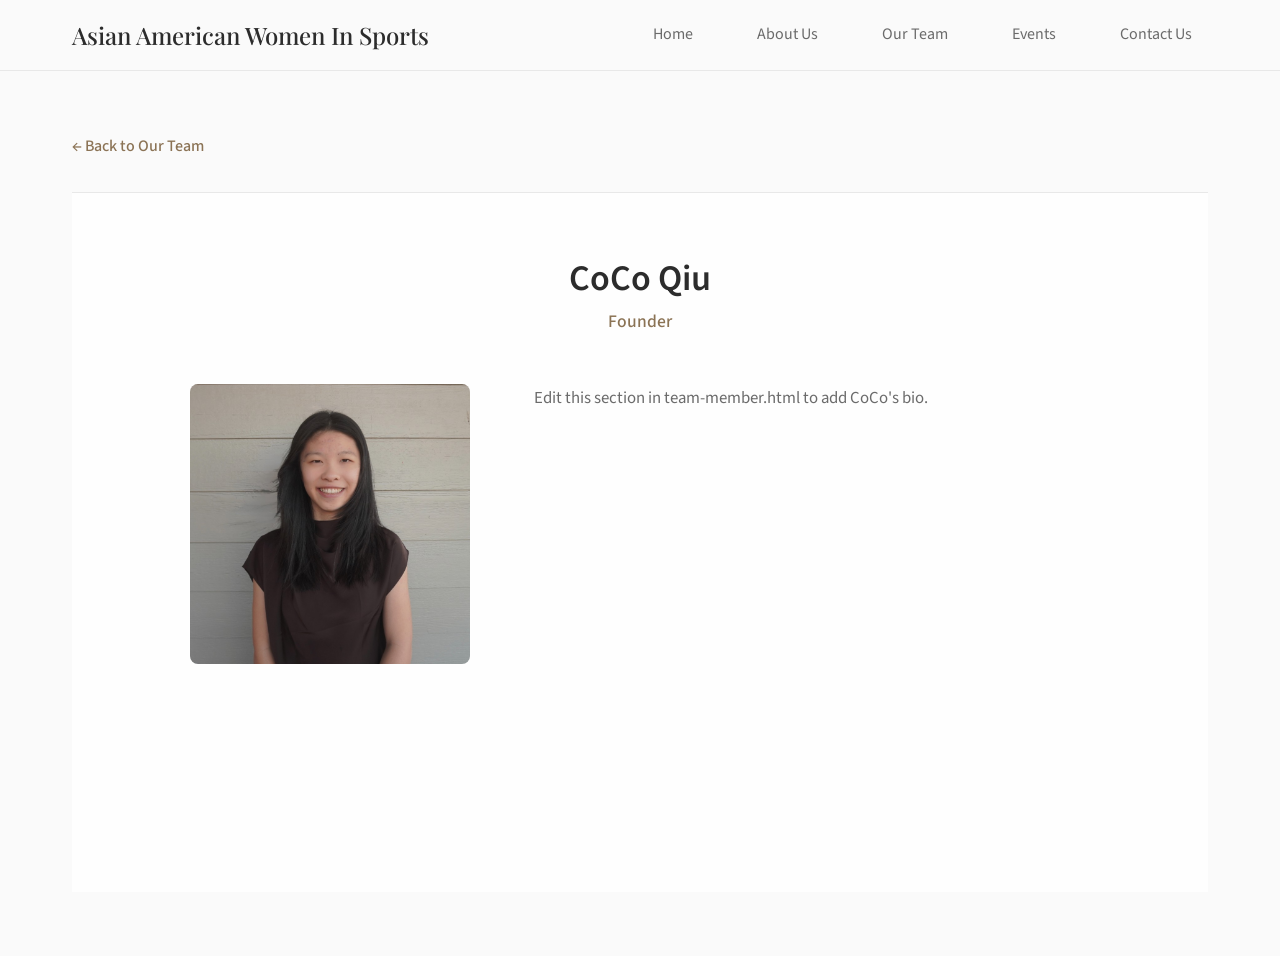
==== team-member.html @ 45d7bd05 "Update team-member.html" ====
<!DOCTYPE html>
<html lang="en">
<head>
    <meta charset="UTF-8">
    <meta name="viewport" content="width=device-width, initial-scale=1.0">
    <title>Our Team | AAWIS</title>
    <link rel="stylesheet" href="styles.css">
    <link rel="preconnect" href="https://fonts.googleapis.com">
    <link rel="preconnect" href="https://fonts.gstatic.com" crossorigin>
    <link href="https://fonts.googleapis.com/css2?family=Playfair+Display:wght@400;500;600;700&family=Source+Sans+Pro:wght@300;400;600&display=swap" rel="stylesheet">
</head>
<body>
    <nav class="navbar">
        <div class="nav-container">
            <div class="nav-logo">
                <a href="index.html" style="color: inherit; text-decoration: none;"><h2>Asian American Women In Sports</h2></a>
            </div>
            <ul class="nav-menu">
                <li class="nav-item"><a href="index.html#home" class="nav-link">Home</a></li>
                <li class="nav-item"><a href="index.html#about" class="nav-link">About Us</a></li>
                <li class="nav-item"><a href="index.html#team" class="nav-link">Our Team</a></li>
                <li class="nav-item"><a href="index.html#events" class="nav-link">Events</a></li>
                <li class="nav-item"><a href="index.html#contact" class="nav-link">Contact Us</a></li>
            </ul>
            <div class="hamburger">
                <span class="bar"></span>
                <span class="bar"></span>
                <span class="bar"></span>
            </div>
        </div>
    </nav>

    <main class="profile-page">
        <div class="section-container">
            <a href="index.html#team" class="back-link">← Back to Our Team</a>

            <!-- CoCo Qiu -->
            <section id="coco" class="profile-section" data-member="coco">
                <div class="profile-page-card">
                    <h1 class="profile-page-title">CoCo Qiu</h1>
                    <p class="profile-page-role">Founder</p>
                    <div class="profile-page-body">
                        <div class="profile-page-photo">
                            <img src="coco-qiu-profile.png" alt="CoCo Qiu" />
                        </div>
                        <div class="profile-page-bio">
                            <p>Edit this section in team-member.html to add CoCo's bio.</p>
                        </div>
                    </div>
                </div>
            </section>

            <!-- Co-Founder 1 -->
            <section id="cofounder1" class="profile-section" data-member="cofounder1">
                <div class="profile-page-card">
                    <h1 class="profile-page-title">[Name]</h1>
                    <p class="profile-page-role">Co-Founder</p>
                    <div class="profile-page-body">
                        <div class="profile-page-photo">
                            <div class="profile-photo-placeholder"></div>
                        </div>
                        <div class="profile-page-bio">
                            <p>Edit this section in team-member.html to add this co-founder's bio. Replace [Name] and [School, Year] in the heading too.</p>
                        </div>
                    </div>
                </div>
            </section>

            <!-- Co-Founder 2 -->
            <section id="cofounder2" class="profile-section" data-member="cofounder2">
                <div class="profile-page-card">
                    <h1 class="profile-page-title">[Name]</h1>
                    <p class="profile-page-role">Co-Founder</p>
                    <div class="profile-page-body">
                        <div class="profile-page-photo">
                            <div class="profile-photo-placeholder"></div>
                        </div>
                        <div class="profile-page-bio">
                            <p>Edit this section in team-member.html to add this co-founder's bio.</p>
                        </div>
                    </div>
                </div>
            </section>

            <!-- Olivia Lee -->
            <section id="olivia" class="profile-section" data-member="olivia">
                <div class="profile-page-card">
                    <h1 class="profile-page-title">Olivia Lee</h1>
                    <p class="profile-page-role">Mentor / Panel Speaker</p>
                    <div class="profile-page-body">
                        <div class="profile-page-photo">
                            <div class="profile-photo-placeholder"></div>
                        </div>
                        <div class="profile-page-bio">
                            <p>Edit this section in team-member.html to add Olivia's bio.</p>
                        </div>
                    </div>
                </div>
            </section>

            <!-- Mentor 2–6 -->
            <section id="mentor2" class="profile-section" data-member="mentor2">
                <div class="profile-page-card">
                    <h1 class="profile-page-title">[Name]</h1>
                    <p class="profile-page-role">Mentor / Panel Speaker</p>
                    <div class="profile-page-body">
                        <div class="profile-page-photo">
                            <div class="profile-photo-placeholder"></div>
                        </div>
                        <div class="profile-page-bio">
                            <p>Edit this section in team-member.html to add this mentor's bio.</p>
                        </div>
                    </div>
                </div>
            </section>
            <section id="mentor3" class="profile-section" data-member="mentor3">
                <div class="profile-page-card">
                    <h1 class="profile-page-title">[Name]</h1>
                    <p class="profile-page-role">Mentor / Panel Speaker</p>
                    <div class="profile-page-body">
                        <div class="profile-page-photo">
                            <div class="profile-photo-placeholder"></div>
                        </div>
                        <div class="profile-page-bio">
                            <p>Edit this section in team-member.html to add this mentor's bio.</p>
                        </div>
                    </div>
                </div>
            </section>
            <section id="mentor4" class="profile-section" data-member="mentor4">
                <div class="profile-page-card">
                    <h1 class="profile-page-title">[Name]</h1>
                    <p class="profile-page-role">Mentor / Panel Speaker</p>
                    <div class="profile-page-body">
                        <div class="profile-page-photo">
                            <div class="profile-photo-placeholder"></div>
                        </div>
                        <div class="profile-page-bio">
                            <p>Edit this section in team-member.html to add this mentor's bio.</p>
                        </div>
                    </div>
                </div>
            </section>
            <section id="mentor5" class="profile-section" data-member="mentor5">
                <div class="profile-page-card">
                    <h1 class="profile-page-title">[Name]</h1>
                    <p class="profile-page-role">Mentor / Panel Speaker</p>
                    <div class="profile-page-body">
                        <div class="profile-page-photo">
                            <div class="profile-photo-placeholder"></div>
                        </div>
                        <div class="profile-page-bio">
                            <p>Edit this section in team-member.html to add this mentor's bio.</p>
                        </div>
                    </div>
                </div>
            </section>
            <section id="mentor6" class="profile-section" data-member="mentor6">
                <div class="profile-page-card">
                    <h1 class="profile-page-title">[Name]</h1>
                    <p class="profile-page-role">Mentor / Panel Speaker</p>
                    <div class="profile-page-body">
                        <div class="profile-page-photo">
                            <div class="profile-photo-placeholder"></div>
                        </div>
                        <div class="profile-page-bio">
                            <p>Edit this section in team-member.html to add this mentor's bio.</p>
                        </div>
                    </div>
                </div>
            </section>
        </div>
    </main>

    <script src="script.js"></script>
    <script>
        (function() {
            function showProfileFromHash() {
                var sections = document.querySelectorAll('.profile-section');
                var hash = (window.location.hash || '#coco').replace('#', '');
                var found = false;
                sections.forEach(function(s) {
                    if (s.id === hash) {
                        s.classList.add('profile-section-visible');
                        found = true;
                    } else {
                        s.classList.remove('profile-section-visible');
                    }
                });
                if (!found && sections.length) {
                    sections[0].classList.add('profile-section-visible');
                }
            }
            showProfileFromHash();
            window.addEventListener('hashchange', showProfileFromHash);
        })();
    </script>
</body>
</html>
---- styles.css ----
/* Reset and Base Styles */
* {
    margin: 0;
    padding: 0;
    box-sizing: border-box;
}

:root {
    /* Muted Color Palette */
    --color-off-white: #fafafa;
    --color-beige: #f5f5dc;
    --color-soft-beige: #f8f6f0;
    --color-warm-white: #fefefe;
    --color-soft-black: #2c2c2c;
    --color-dark-gray: #4a4a4a;
    --color-medium-gray: #6b6b6b;
    --color-light-gray: #e8e8e8;
    --color-accent: #8b7355;
    --color-accent-light: #a89b7c;
    
    /* Typography */
    --font-serif: 'Playfair Display', serif;
    --font-sans: 'Source Sans Pro', sans-serif;
    
    /* Spacing */
    --spacing-xs: 0.5rem;
    --spacing-sm: 1rem;
    --spacing-md: 2rem;
    --spacing-lg: 3rem;
    --spacing-xl: 4rem;
    
    /* Transitions */
    --transition-smooth: all 0.3s cubic-bezier(0.4, 0, 0.2, 1);
    --transition-gentle: all 0.5s cubic-bezier(0.25, 0.46, 0.45, 0.94);
}

body {
    font-family: var(--font-sans);
    line-height: 1.6;
    color: var(--color-soft-black);
    background-color: var(--color-off-white);
    overflow-x: hidden;
}

/* Typography */
h1, h2, h3, h4, h5, h6 {
    font-family: var(--font-serif);
    font-weight: 500;
    line-height: 1.2;
    margin-bottom: var(--spacing-sm);
}

h1 {
    font-size: 3.5rem;
    font-weight: 600;
}

h2 {
    font-size: 2.5rem;
}

h3 {
    font-size: 1.8rem;
}

p {
    margin-bottom: var(--spacing-sm);
    color: var(--color-dark-gray);
}

.lead {
    font-size: 1.25rem;
    font-weight: 300;
    color: var(--color-medium-gray);
}

/* Navigation */
.navbar {
    position: fixed;
    top: 0;
    width: 100%;
    background-color: rgba(250, 250, 250, 0.95);
    backdrop-filter: blur(10px);
    border-bottom: 1px solid var(--color-light-gray);
    z-index: 1000;
    transition: var(--transition-smooth);
}

.nav-container {
    max-width: 1200px;
    margin: 0 auto;
    padding: 0 var(--spacing-md);
    display: flex;
    justify-content: space-between;
    align-items: center;
    height: 70px;
}

.nav-logo h2 {
    font-family: var(--font-serif);
    color: var(--color-soft-black);
    font-size: 1.5rem;
    margin: 0;
}

.nav-menu {
    display: flex;
    list-style: none;
    gap: var(--spacing-md);
}

.nav-link {
    text-decoration: none;
    color: var(--color-medium-gray);
    font-weight: 400;
    padding: var(--spacing-xs) var(--spacing-sm);
    border-radius: 4px;
    transition: var(--transition-smooth);
    position: relative;
}

.nav-link:hover,
.nav-link.active {
    color: var(--color-soft-black);
    background-color: var(--color-soft-beige);
}

.nav-link::after {
    content: '';
    position: absolute;
    bottom: -2px;
    left: 50%;
    width: 0;
    height: 2px;
    background-color: var(--color-accent);
    transition: var(--transition-smooth);
    transform: translateX(-50%);
}

.nav-link:hover::after,
.nav-link.active::after {
    width: 80%;
}

.hamburger {
    display: none;
    flex-direction: column;
    cursor: pointer;
}

.bar {
    width: 25px;
    height: 3px;
    background-color: var(--color-soft-black);
    margin: 3px 0;
    transition: var(--transition-smooth);
}

/* Main Content */
main {
    margin-top: 70px;
    min-height: calc(100vh - 70px);
    width: 100%;
    box-sizing: border-box;
}

.tab-content {
    display: none;
    animation: fadeIn 0.6s ease-in-out;
}

.tab-content.active {
    display: block;
}

#home.tab-content {
    padding: 0;
    margin: 0;
    width: 100%;
}

@keyframes fadeIn {
    from {
        opacity: 0;
        transform: translateY(20px);
    }
    to {
        opacity: 1;
        transform: translateY(0);
    }
}

/* Hero Section */
.hero {
    display: grid;
    grid-template-columns: 1fr 1fr;
    gap: var(--spacing-xl);
    align-items: center;
    padding: var(--spacing-xl) 2rem;
    max-width: 1200px;
    margin-left: auto;
    margin-right: auto;
    min-height: 80vh;
    width: 100%;
    max-width: 1200px;
    box-sizing: border-box;
}

.hero-content {
    display: flex;
    flex-direction: column;
    justify-content: center;
    align-items: flex-start;
    width: 100%;
    padding: 0;
}

.hero-title {
    font-size: 3.5rem;
    color: var(--color-soft-black);
    margin-bottom: var(--spacing-md);
    animation: slideInLeft 1s ease-out;
}

.hero-subtitle {
    font-size: 1.25rem;
    color: var(--color-medium-gray);
    margin-bottom: var(--spacing-lg);
    animation: slideInLeft 1s ease-out 0.2s both;
}

.hero-buttons {
    display: flex;
    gap: var(--spacing-sm);
    animation: slideInLeft 1s ease-out 0.4s both;
}

.image-placeholder {
    width: 100%;
    height: 400px;
    background: linear-gradient(135deg, var(--color-beige), var(--color-soft-beige));
    border-radius: 12px;
    animation: slideInRight 1s ease-out 0.3s both;
    display: block;
    min-height: 400px;
}

.hero-image {
    width: 100% !important;
    height: 400px !important;
    overflow: hidden;
    border-radius: 12px;
    display: block !important;
    min-height: 400px !important;
    max-height: 400px !important;
    margin: 0;
    padding: 0;
}

.hero-img {
    width: 100% !important;
    height: 400px !important;
    min-height: 400px !important;
    max-height: 400px !important;
    object-fit: cover !important;
    border-radius: 12px;
    animation: slideInRight 1s ease-out 0.3s both;
    box-shadow: 0 4px 20px rgba(0, 0, 0, 0.1);
    display: block !important;
}

@keyframes slideInLeft {
    from {
        opacity: 0;
        transform: translateX(-50px);
    }
    to {
        opacity: 1;
        transform: translateX(0);
    }
}

@keyframes slideInRight {
    from {
        opacity: 0;
        transform: translateX(50px);
    }
    to {
        opacity: 1;
        transform: translateX(0);
    }
}

/* Buttons */
.btn {
    padding: var(--spacing-sm) var(--spacing-md);
    border: none;
    border-radius: 6px;
    font-family: var(--font-sans);
    font-weight: 500;
    text-decoration: none;
    cursor: pointer;
    transition: var(--transition-smooth);
    display: inline-block;
    text-align: center;
}

.btn-primary {
    background-color: var(--color-accent);
    color: white;
}

.btn-primary:hover {
    background-color: var(--color-accent-light);
    transform: translateY(-2px);
    box-shadow: 0 4px 12px rgba(139, 115, 85, 0.3);
}

.btn-secondary {
    background-color: transparent;
    color: var(--color-accent);
    border: 2px solid var(--color-accent);
}

.btn-secondary:hover {
    background-color: var(--color-accent);
    color: white;
    transform: translateY(-2px);
}

.btn-small {
    padding: var(--spacing-xs) var(--spacing-sm);
    font-size: 0.9rem;
}

.btn-about {
    background-color: transparent;
    color: var(--color-accent);
    border: 2px solid var(--color-accent);
    cursor: pointer;
}

.btn-about:hover {
    background-color: var(--color-accent);
    color: white;
}



/* Section Containers */
.section-container {
    max-width: 1200px;
    margin: 0 auto;
    padding: var(--spacing-sm) var(--spacing-md);
}

.section-title {
    text-align: center;
    margin-bottom: var(--spacing-xl);
    margin-top: var(--spacing-xl);
    color: var(--color-soft-black);
    font-family: var(--font-serif);
    font-size: 2.5rem;
}

/* About Section */
.about-content {
    max-width: 700px;
    margin: 0 auto;
}

.mission-section,
.founder-story,
.organization-info {
    margin-bottom: var(--spacing-xl);
    padding-top: var(--spacing-md);
    border-top: 1px solid var(--color-soft-beige);
}

.mission-section h3,
.founder-story h3 {
    color: var(--color-accent);
    font-family: var(--font-serif);
    font-size: 1.5rem;
    margin-bottom: var(--spacing-md);
}

.founder-story {
    background-color: var(--color-soft-beige);
    padding: var(--spacing-lg);
    border-radius: 8px;
    border-left: 4px solid var(--color-accent);
    margin-top: var(--spacing-lg);
    position: relative;
    overflow: visible;
}

.founder-content {
    position: relative;
}

.founder-photo {
    position: absolute;
    top: -45px;
    right: -45px;
    z-index: 2;
}

.photo-placeholder {
    width: 160px;
    height: 160px;
    border-radius: 50%;
    background-color: var(--color-white);
    display: flex;
    align-items: center;
    justify-content: center;
    border: 3px solid var(--color-accent);
    color: var(--color-accent);
    font-family: var(--font-serif);
    font-size: 1.1rem;
    box-shadow: 0 3px 12px rgba(0, 0, 0, 0.15);
}

.founder-text {
    padding-top: 10px;
}

.founder-text p {
    margin-bottom: var(--spacing-md);
    line-height: 1.6;
    font-style: normal;
}

.founder-text p:last-child {
    margin-bottom: 0;
}

.services-overview {
    margin-top: var(--spacing-xl);
}

.services-overview h3 {
    color: var(--color-accent);
    font-family: var(--font-serif);
    font-size: 1.5rem;
    margin-bottom: var(--spacing-md);
    text-align: center;
}

.services-grid {
    display: grid;
    grid-template-columns: repeat(2, 1fr);
    gap: var(--spacing-lg);
    margin-top: var(--spacing-md);
    max-width: 700px;
    margin-left: auto;
    margin-right: auto;
}

.service-item {
    text-align: center;
    padding: var(--spacing-lg);
    background-color: var(--color-white);
    border-radius: 8px;
    box-shadow: 0 2px 8px rgba(0, 0, 0, 0.1);
    transition: transform 0.3s ease, box-shadow 0.3s ease;
    min-height: 200px;
    display: flex;
    flex-direction: column;
    justify-content: center;
}

.service-item:hover {
    transform: translateY(-4px);
    box-shadow: 0 4px 16px rgba(0, 0, 0, 0.15);
}

.service-icon {
    font-size: 2.5rem;
    margin-bottom: var(--spacing-sm);
}

.service-item h4 {
    color: var(--color-accent);
    font-family: var(--font-serif);
    font-size: 1.2rem;
    margin-bottom: var(--spacing-sm);
}

.service-item p {
    color: var(--color-text);
    font-size: 0.95rem;
    line-height: 1.5;
}

.about-stats {
    display: flex;
    flex-direction: column;
    gap: var(--spacing-lg);
}

.stat {
    text-align: center;
    padding: var(--spacing-md);
    background-color: var(--color-soft-beige);
    border-radius: 8px;
    transition: var(--transition-smooth);
}

.stat:hover {
    transform: scale(1.05);
}

.stat h3 {
    font-size: 2.5rem;
    color: var(--color-accent);
    margin-bottom: var(--spacing-xs);
}

/* Team Section */
.team-subsection {
    margin-bottom: var(--spacing-xl);
    text-align: center;
}

.team-subsection-title {
    font-family: var(--font-serif);
    font-size: 1.5rem;
    color: var(--color-soft-black);
    margin-bottom: var(--spacing-md);
    padding-bottom: var(--spacing-xs);
    border-bottom: 2px solid var(--color-accent);
    display: inline-block;
    text-align: center;
}

.team-grid {
    display: grid;
    grid-template-columns: repeat(auto-fit, minmax(250px, 1fr));
    gap: var(--spacing-lg);
    margin-top: var(--spacing-md);
}

/* Founder: 1 card, centered */
.team-grid-founder {
    grid-template-columns: 1fr;
    max-width: 100%;
}

/* Co-Founders: 2 cards side by side */
.team-grid-cofounders {
    grid-template-columns: repeat(2, 1fr);
    justify-content: center;
}

/* Mentor / Panel Speakers: 3 columns, 2 rows for 6 cards */
.team-grid-mentors {
    grid-template-columns: repeat(3, 1fr);
    justify-content: center;
}

.team-member {
    text-align: center;
    padding: var(--spacing-md);
    background-color: var(--color-warm-white);
    border-radius: 12px;
    transition: var(--transition-gentle);
    border: 1px solid var(--color-light-gray);
    display: flex;
    flex-direction: column;
    align-items: center;
    width: 100%;
    box-sizing: border-box;
}

.team-member .btn-about {
    margin-top: var(--spacing-sm);
}

.team-member:hover {
    transform: translateY(-5px);
    box-shadow: 0 6px 20px rgba(0, 0, 0, 0.1);
}

.member-photo {
    width: 120px;
    height: 120px;
    min-width: 120px;
    min-height: 120px;
    border-radius: 50%;
    background: linear-gradient(135deg, var(--color-beige), var(--color-accent-light));
    margin: 0 auto var(--spacing-md);
    object-fit: cover;
    object-position: center;
    display: block;
}

.member-photo-wrap {
    width: 120px;
    height: 120px;
    border-radius: 50%;
    overflow: hidden;
    margin: 0 auto var(--spacing-md);
}

/* Square photo (e.g. founder with normal square image) */
.member-photo-square {
    width: 120px;
    height: 120px;
    border-radius: 8px;
    overflow: hidden;
    margin: 0 auto var(--spacing-md);
    background: var(--color-light-gray);
}
.member-photo-square img {
    width: 100%;
    height: 100%;
    object-fit: cover;
    display: block;
}

.member-photo-wrap .member-photo-img {
    width: 100%;
    height: 100%;
    object-fit: cover;
    object-position: 52% 22%;
    display: block;
    transform: scale(1.15);
}

.member-photo-img {
    width: 120px;
    height: 120px;
    object-fit: cover;
    object-position: center;
}

.member-role {
    color: var(--color-accent);
    font-weight: 500;
    margin-bottom: var(--spacing-xs);
}

.member-school {
    font-size: 0.9rem;
    color: var(--color-medium-gray);
    margin-bottom: var(--spacing-sm);
    font-style: italic;
}

.member-bio {
    font-size: 0.9rem;
    color: var(--color-medium-gray);
}

/* Events Section */
.events-grid {
    display: grid;
    grid-template-columns: repeat(auto-fit, minmax(350px, 1fr));
    gap: var(--spacing-lg);
}

.event-card {
    display: flex;
    background-color: var(--color-warm-white);
    border-radius: 12px;
    overflow: hidden;
    transition: var(--transition-gentle);
    border: 1px solid var(--color-light-gray);
}

.event-card:hover {
    transform: translateY(-5px);
    box-shadow: 0 6px 20px rgba(0, 0, 0, 0.1);
}

.event-date {
    background-color: var(--color-accent);
    color: white;
    padding: var(--spacing-md);
    display: flex;
    flex-direction: column;
    align-items: center;
    justify-content: center;
    min-width: 80px;
}

.month {
    font-size: 0.8rem;
    font-weight: 600;
    letter-spacing: 1px;
}

.day {
    font-size: 1.5rem;
    font-weight: 700;
    font-family: var(--font-serif);
}

.event-details {
    padding: var(--spacing-md);
    flex: 1;
}

.event-time,
.event-location {
    color: var(--color-medium-gray);
    font-size: 0.9rem;
    margin-bottom: var(--spacing-xs);
}

.event-description {
    margin-bottom: var(--spacing-md);
    color: var(--color-dark-gray);
}

/* Contact Section */
.contact-content {
    max-width: 600px;
    margin: 0 auto;
}

.contact-details {
    margin-top: var(--spacing-lg);
}

.contact-item {
    display: flex;
    align-items: flex-start;
    gap: var(--spacing-sm);
    margin-bottom: var(--spacing-md);
}

.contact-icon {
    font-size: 1.5rem;
    margin-top: 2px;
}

.contact-socials {
    display: flex;
    gap: var(--spacing-sm);
    margin-top: var(--spacing-xs);
}

.contact-socials .social-link {
    color: var(--color-accent);
    text-decoration: none;
    font-weight: 500;
    transition: var(--transition-smooth);
}

.contact-socials .social-link:hover {
    color: var(--color-accent-light);
}

.contact-form {
    background-color: #ffffff;
    padding: 40px;
    border-radius: 8px;
    border: 1px solid #e8e8e8;
    box-shadow: 0 2px 8px rgba(0, 0, 0, 0.05);
    max-width: 600px;
    margin: 0 auto;
}

.contact-form h3 {
    color: var(--color-soft-black);
    font-family: var(--font-serif);
    font-size: 1.75rem;
    margin-bottom: var(--spacing-sm);
    font-weight: 600;
    text-align: left;
}

.contact-form p {
    margin-bottom: var(--spacing-xl);
    color: var(--color-dark-gray);
    text-align: left;
    line-height: 1.6;
    font-size: 1rem;
}

.contact-footer {
    margin-top: 0 !important;
    padding-top: var(--spacing-md);
    border-top: 1px solid var(--color-light-gray);
    text-align: center;
    color: var(--color-medium-gray);
    font-size: 0.9rem;
    clear: both !important;
    display: block !important;
    width: 100% !important;
    overflow: hidden;
}

.form-group {
    margin-bottom: var(--spacing-lg);
}

.form-group label {
    display: block;
    margin-bottom: 8px;
    font-weight: 500;
    color: var(--color-soft-black);
    font-size: 0.95rem;
}

.form-group input,
.form-group textarea {
    width: 100%;
    padding: 12px 14px;
    border: 1px solid #e0e0e0;
    border-radius: 6px;
    font-family: var(--font-sans);
    font-size: 1rem;
    transition: var(--transition-smooth);
    background-color: #ffffff;
    color: var(--color-soft-black);
    box-sizing: border-box;
}

.form-group input::placeholder,
.form-group textarea::placeholder {
    color: #999;
    opacity: 0.7;
}

.form-group input:hover,
.form-group textarea:hover {
    border-color: #ccc;
}

.form-group input:focus,
.form-group textarea:focus {
    outline: none;
    border-color: var(--color-accent);
    box-shadow: 0 0 0 2px rgba(139, 115, 85, 0.1);
}

.form-group textarea {
    resize: vertical;
    min-height: 120px;
    line-height: 1.5;
}

.form-description {
    margin-top: 0;
    margin-bottom: 1rem;
    color: #999;
    font-size: 0.875rem;
    font-style: italic;
}

.button-container {
    margin-top: var(--spacing-md);
    margin-bottom: var(--spacing-lg);
    text-align: right;
    clear: both;
    display: block;
    width: 100%;
}

.contact-form .btn-primary {
    padding: 12px 24px;
    font-size: 1rem;
    font-weight: 500;
    margin: 0;
    border-radius: 6px;
    transition: var(--transition-smooth);
    background-color: #333;
    color: white;
    border: none;
    cursor: pointer;
    display: inline-block;
}

.contact-form .btn-primary:hover {
    background-color: #444;
}

.contact-form .btn-primary:active {
    background-color: #222;
}

/* Footer */
.footer {
    background-color: var(--color-soft-black);
    color: var(--color-off-white);
    padding: var(--spacing-lg) var(--spacing-md) var(--spacing-xs);
    margin-top: var(--spacing-xs);
}

.footer-content {
    max-width: 1200px;
    margin: 0 auto;
    display: grid;
    grid-template-columns: 1fr 1fr 1fr;
    gap: calc(var(--spacing-xl) * 1.5);
    margin-bottom: var(--spacing-sm);
}

.footer-section h3,
.footer-section h4 {
    color: var(--color-off-white);
    margin-bottom: var(--spacing-sm);
}

.footer-section:last-child h4 {
    text-align: left;
}

.footer-section ul {
    list-style: none;
}

.footer-section ul li {
    margin-bottom: var(--spacing-xs);
}

.footer-section a {
    color: var(--color-light-gray);
    text-decoration: none;
    transition: var(--transition-smooth);
}

.footer-section a:hover {
    color: var(--color-accent-light);
}

.newsletter-form {
    display: flex;
    gap: var(--spacing-xs);
    margin: var(--spacing-sm) 0;
}

.newsletter-input {
    flex: 1;
    padding: var(--spacing-xs) var(--spacing-sm);
    border: 1px solid var(--color-light-gray);
    border-radius: 6px;
    background-color: var(--color-off-white);
    color: var(--color-soft-black);
    font-family: var(--font-sans);
    font-size: 0.9rem;
}

.newsletter-input:focus {
    outline: none;
    border-color: var(--color-accent);
}

.newsletter-btn {
    padding: var(--spacing-xs) var(--spacing-sm);
    font-size: 0.9rem;
    white-space: nowrap;
}

.contact-email {
    font-size: 0.85rem;
    color: var(--color-light-gray);
    margin-top: var(--spacing-xs);
}

.social-links {
    display: flex;
    gap: var(--spacing-md);
    margin-top: var(--spacing-sm);
    justify-content: flex-start;
}

.social-link {
    display: flex;
    align-items: center;
    justify-content: center;
    width: 36px;
    height: 36px;
    background-color: var(--color-dark-gray);
    border-radius: 50%;
    transition: var(--transition-smooth);
    color: var(--color-off-white);
}

.social-link:hover {
    background-color: var(--color-accent);
}

.footer-bottom {
    text-align: center;
    padding-top: var(--spacing-sm);
    border-top: 1px solid var(--color-dark-gray);
    color: var(--color-medium-gray);
}

/* Responsive Design */
@media (max-width: 768px) {
    .hamburger {
        display: flex;
    }
    
    .nav-menu {
        position: fixed;
        left: -100%;
        top: 70px;
        flex-direction: column;
        background-color: var(--color-off-white);
        width: 100%;
        text-align: center;
        transition: var(--transition-smooth);
        padding: var(--spacing-lg) 0;
        border-top: 1px solid var(--color-light-gray);
    }
    
    .nav-menu.active {
        left: 0;
    }
    
    .hero {
        grid-template-columns: 1fr;
        text-align: center;
        gap: var(--spacing-lg);
    }
    
    .hero-image {
        height: 400px;
        width: 100%;
    }
    
    .hero-img {
        height: 400px;
        width: 100%;
    }
    
    .hero-title {
        font-size: 2.5rem;
    }
    
    .hero-buttons {
        justify-content: center;
        flex-wrap: wrap;
    }
    
    .about-content {
        grid-template-columns: 1fr;
    }
    
    .contact-content {
        grid-template-columns: 1fr;
    }
    
    .team-grid {
        grid-template-columns: 1fr;
    }
    
    .team-grid-cofounders {
        grid-template-columns: 1fr;
    }
    
    .team-grid-mentors {
        grid-template-columns: 1fr;
    }
    
    .events-grid {
        grid-template-columns: 1fr;
    }
    
    .event-card {
        flex-direction: column;
    }
    
    .event-date {
        flex-direction: row;
        justify-content: center;
        gap: var(--spacing-xs);
        min-width: auto;
    }
}

@media (max-width: 480px) {
    .hero-title {
        font-size: 2rem;
    }
    
    .section-container {
        padding: var(--spacing-lg) var(--spacing-sm);
    }
    
    .hero {
        padding: var(--spacing-lg) var(--spacing-sm);
    }
}

/* Team member profile page (team-member.html) - full page */
.profile-page {
    padding: var(--spacing-lg) 0;
    min-height: calc(100vh - 80px);
    width: 100%;
}
.profile-page .section-container {
    max-width: 1200px;
    margin: 0 auto;
    padding-left: var(--spacing-md);
    padding-right: var(--spacing-md);
}
.back-link {
    display: inline-block;
    margin-bottom: var(--spacing-md);
    color: var(--color-accent);
    text-decoration: none;
    font-weight: 500;
}
.back-link:hover {
    text-decoration: underline;
}
.profile-section {
    display: none;
}
.profile-section.profile-section-visible {
    display: block;
}
.profile-page-card {
    background: var(--color-warm-white);
    border-radius: 0;
    padding: var(--spacing-xl) var(--spacing-lg);
    border: none;
    border-top: 1px solid var(--color-light-gray);
    max-width: none;
    width: 100%;
    margin: 0;
    min-height: calc(100vh - 200px);
    box-sizing: border-box;
}
.profile-page-title {
    text-align: center;
    margin: 0 0 var(--spacing-xs);
    font-family: var(--font-heading);
    font-size: 2.25rem;
    color: var(--color-dark);
}
.profile-page-role {
    text-align: center;
    margin: 0 0 var(--spacing-lg);
    font-size: 1.1rem;
    color: var(--color-accent);
    font-weight: 500;
}
.profile-page-body {
    display: flex;
    gap: var(--spacing-xl);
    align-items: flex-start;
    max-width: 900px;
    margin: 0 auto;
}
.profile-page-photo {
    flex-shrink: 0;
    width: 280px;
    height: 280px;
    border-radius: 8px;
    overflow: hidden;
    background: var(--color-light-gray);
}
.profile-page-photo img {
    width: 100%;
    height: 100%;
    object-fit: cover;
    display: block;
}
.profile-photo-placeholder {
    width: 100%;
    height: 100%;
    background: linear-gradient(135deg, var(--color-beige), var(--color-accent-light));
}
.profile-page-bio {
    flex: 1;
    min-width: 0;
}
.profile-page-bio p {
    margin: 0 0 var(--spacing-sm);
    font-size: 1.05rem;
    line-height: 1.7;
    color: var(--color-medium-gray);
}
.profile-page-bio p:last-child {
    margin-bottom: 0;
}
@media (max-width: 600px) {
    .profile-page-body {
        flex-direction: column;
        align-items: center;
        max-width: none;
    }
    .profile-page-photo {
        width: 220px;
        height: 220px;
    }
}
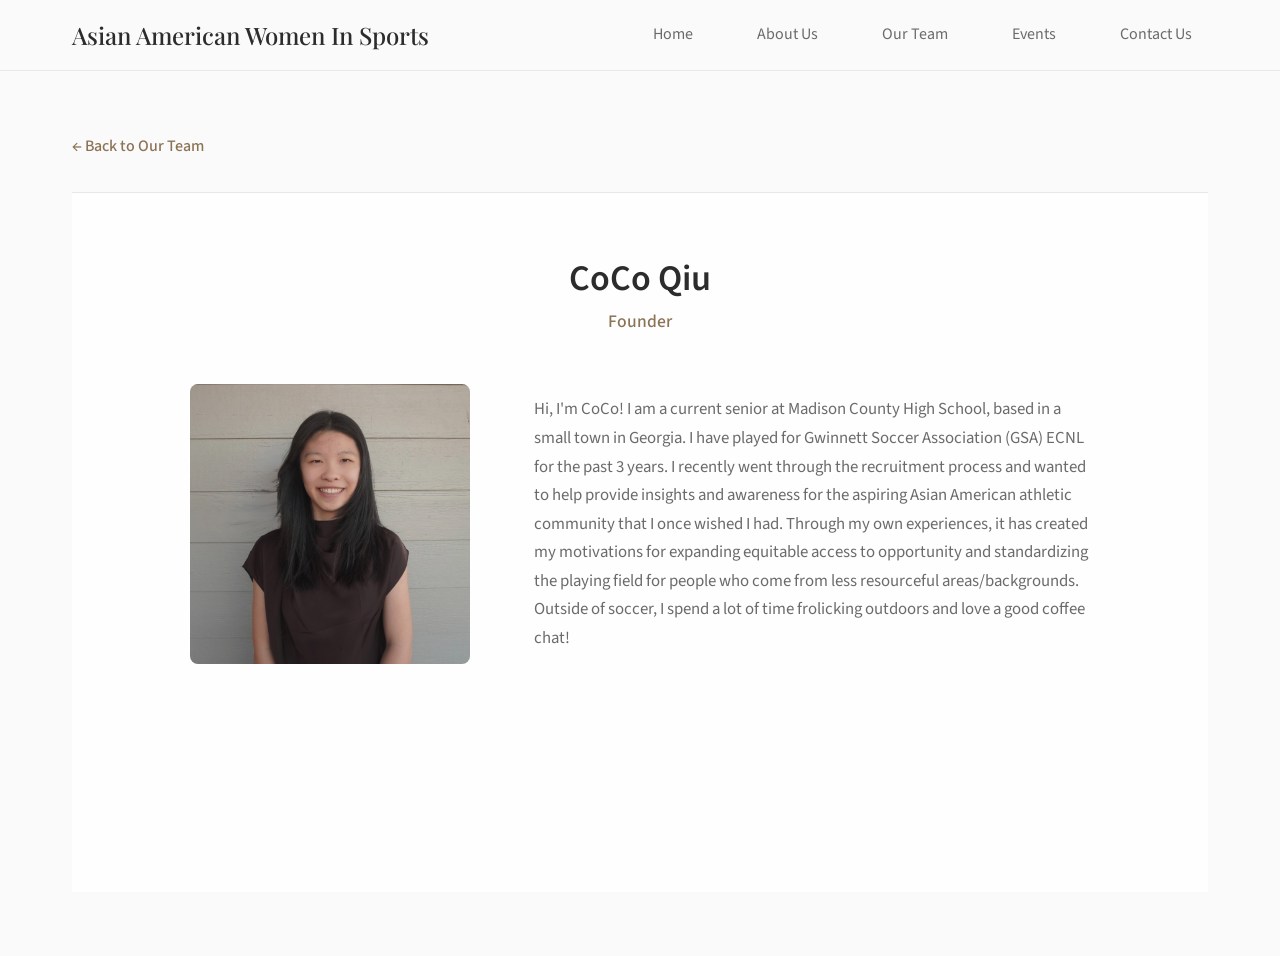
==== commit 029f4fe7: "Update team-member.html" ====
--- a/team-member.html
+++ b/team-member.html
@@ -32,7 +32,7 @@
 
     <main class="profile-page">
         <div class="section-container">
-            <a href="index.html#team" class="back-link">← Back to Our Team</a>
+            <a href="index.html" class="back-link">← Back to Our Team</a>
 
             <!-- CoCo Qiu -->
             <section id="coco" class="profile-section" data-member="coco">
@@ -44,7 +44,7 @@
                             <img src="coco-qiu-profile.png" alt="CoCo Qiu" />
                         </div>
                         <div class="profile-page-bio">
-                            <p>Edit this section in team-member.html to add CoCo's bio.</p>
+                            <p>Hi, I'm CoCo! I am a current senior at Madison County High School, based in a small town in Georgia. I have played for Gwinnett Soccer Association (GSA) ECNL for the past 3 years. I recently went through the recruitment process and wanted to help provide insights and awareness for the aspiring Asian American athletic community that I once wished I had. Through my own experiences, it has created my motivations for expanding equitable access to opportunity and standardizing the playing field for people who come from less resourceful areas/backgrounds. Outside of soccer, I spend a lot of time frolicking outdoors and love a good coffee chat!</p>
                         </div>
                     </div>
                 </div>
@@ -89,10 +89,10 @@
                     <p class="profile-page-role">Mentor / Panel Speaker</p>
                     <div class="profile-page-body">
                         <div class="profile-page-photo">
-                            <div class="profile-photo-placeholder"></div>
-                        </div>
-                        <div class="profile-page-bio">
-                            <p>Edit this section in team-member.html to add Olivia's bio.</p>
+                            <img src="olivia-lee-profile.png" alt="Olivia Lee" />
+                        </div>
+                        <div class="profile-page-bio">
+                            <p>Hi, I'm Olivia! I'm a student-athlete at the University of Pittsburgh, where I balance a double major in Finance and Marketing with my role as a leader on the women's soccer team. Originally from Scarsdale, New York, I grew up playing for New York Soccer Club in the Girls' Academy League before committing to Pitt as a high school junior. After earning significant playing time as a freshman and sophomore, I was honored to be named Team Captain in my junior year. Off the field, I'm a huge dog lover and I love to go to the beach!</p>
                         </div>
                     </div>
                 </div>
@@ -179,20 +179,27 @@
                 var sections = document.querySelectorAll('.profile-section');
                 var hash = (window.location.hash || '#coco').replace('#', '');
                 var found = false;
-                sections.forEach(function(s) {
+                for (var i = 0; i < sections.length; i++) {
+                    var s = sections[i];
                     if (s.id === hash) {
                         s.classList.add('profile-section-visible');
+                        s.style.display = 'block';
                         found = true;
                     } else {
                         s.classList.remove('profile-section-visible');
+                        s.style.display = 'none';
                     }
-                });
+                }
                 if (!found && sections.length) {
                     sections[0].classList.add('profile-section-visible');
+                    sections[0].style.display = 'block';
                 }
             }
             showProfileFromHash();
             window.addEventListener('hashchange', showProfileFromHash);
+            if (document.readyState === 'loading') {
+                document.addEventListener('DOMContentLoaded', showProfileFromHash);
+            }
         })();
     </script>
 </body>
--- a/styles.css
+++ b/styles.css
@@ -96,6 +96,18 @@
     height: 70px;
 }
 
+.nav-logo {
+    display: flex;
+    align-items: center;
+    gap: 0.75rem;
+}
+
+.nav-logo-img {
+    height: 44px;
+    width: auto;
+    display: block;
+}
+
 .nav-logo h2 {
     font-family: var(--font-serif);
     color: var(--color-soft-black);
@@ -377,6 +389,14 @@
     border-top: 1px solid var(--color-soft-beige);
 }
 
+.about-heading {
+    color: var(--color-accent);
+    font-family: var(--font-serif);
+    font-size: 1.5rem;
+    margin-bottom: var(--spacing-md);
+    font-weight: 500;
+}
+
 .mission-section h3,
 .founder-story h3 {
     color: var(--color-accent);
@@ -433,6 +453,25 @@
 
 .founder-text p:last-child {
     margin-bottom: 0;
+}
+
+.founder-box {
+    margin-top: var(--spacing-xl);
+}
+
+.founder-box .about-heading,
+.founder-box h3 {
+    color: #8b7355 !important;
+}
+
+.founder-box-text {
+    margin: 0 0 var(--spacing-md);
+    font-size: 0.95rem;
+    color: var(--color-text);
+}
+
+.founder-box .btn {
+    display: inline-block;
 }
 
 .services-overview {
@@ -714,10 +753,198 @@
     color: var(--color-dark-gray);
 }
 
-/* Contact Section */
+/* Contact Section – tan fills full width, content centered */
+#contact {
+    width: 100%;
+    min-height: 100vh;
+    background: linear-gradient(180deg, #f8f6f3 0%, #ebe6df 100%);
+}
+
+/* When Contact tab is visible, main gets same tan so no white strip above footer */
+main:has(#contact.active) {
+    background: linear-gradient(180deg, #f8f6f3 0%, #ebe6df 100%);
+}
+    display: flex;
+    flex-direction: column;
+    justify-content: center;
+}
+
+#contact .section-container {
+    width: 100%;
+    max-width: 1200px;
+    margin: 0 auto;
+    display: flex;
+    flex-direction: column;
+    justify-content: center;
+    align-items: center;
+    padding: 3rem var(--spacing-lg) 4rem;
+}
+
+#contact .section-title {
+    text-align: center;
+    width: 100%;
+}
+
 .contact-content {
-    max-width: 600px;
+    max-width: 900px;
     margin: 0 auto;
+    width: 100%;
+    display: flex;
+    flex-direction: column;
+    align-items: center;
+}
+
+.contact-aesthetic {
+    text-align: center;
+    padding: 2rem 0 3rem;
+    display: flex;
+    flex-direction: column;
+    justify-content: center;
+    align-items: center;
+    gap: 3rem;
+    width: 100%;
+}
+
+.contact-intro {
+    font-size: 1.15rem;
+    line-height: 1.8;
+    color: #2c2c2c;
+    margin: 0;
+    max-width: 640px;
+    margin-left: auto;
+    margin-right: auto;
+}
+
+/* Social row – two big cards that fill the space */
+.contact-social-row {
+    display: grid;
+    grid-template-columns: 1fr 1fr;
+    gap: 2rem;
+    width: 100%;
+    align-items: stretch;
+}
+
+/* Force brown only – no blue on link or :visited/:link */
+#contact .contact-social-card,
+#contact .contact-social-card:link,
+#contact .contact-social-card:visited,
+#contact .contact-social-card:hover,
+#contact .contact-social-card:focus,
+#contact .contact-social-card:active {
+    color: #5c5348 !important;
+    text-decoration: none !important;
+}
+
+#contact .contact-social-card {
+    display: flex;
+    flex-direction: column;
+    align-items: center;
+    justify-content: center;
+    gap: 1.25rem;
+    min-height: 220px;
+    padding: 2.5rem 2rem;
+    background: rgba(255, 255, 255, 0.85);
+    border: 2px solid #d4ccbf;
+    border-radius: 14px;
+    transition: border-color 0.2s ease, background 0.2s ease, box-shadow 0.2s ease;
+}
+
+#contact .contact-social-card:hover {
+    background: rgba(255, 255, 255, 0.95);
+    border-color: #8b7355;
+    box-shadow: 0 8px 24px rgba(139, 115, 85, 0.12);
+}
+
+#contact .contact-social-card:hover .contact-social-label,
+#contact .contact-social-card:hover .contact-social-icon svg {
+    color: #8b7355 !important;
+    fill: #8b7355 !important;
+}
+
+.contact-social-card .contact-social-icon {
+    line-height: 0;
+}
+
+.contact-social-card .contact-social-icon svg {
+    display: block;
+    fill: #5c5348;
+    transition: fill 0.2s ease;
+}
+
+.contact-social-card .contact-social-label {
+    font-size: 1.05rem;
+    font-weight: 600;
+    letter-spacing: 0.02em;
+    color: #5c5348;
+    transition: color 0.2s ease;
+}
+
+@media (max-width: 600px) {
+    .contact-social-row {
+        grid-template-columns: 1fr;
+        gap: 1.5rem;
+    }
+    #contact .contact-social-card {
+        min-height: 160px;
+    }
+}
+
+/* Override browser default blue – high specificity so it always wins */
+#contact .contact-email-link,
+#contact .contact-email-link:link,
+#contact .contact-email-link:hover,
+#contact .contact-email-link:visited,
+#contact .contact-email-link:focus,
+#contact .contact-email-link:active {
+    color: #8b7355 !important;
+    font-weight: 600;
+    text-decoration: none !important;
+    border-bottom: 1px solid rgba(139, 115, 85, 0.4);
+    transition: var(--transition-smooth);
+}
+
+#contact .contact-email-link:hover,
+#contact .contact-email-link:focus {
+    border-bottom-color: #8b7355;
+}
+
+.contact-social-copy {
+    font-size: 0.9rem;
+    text-transform: uppercase;
+    letter-spacing: 0.12em;
+    color: var(--color-medium-gray);
+    margin: 0 0 var(--spacing-md);
+}
+
+.contact-social-links {
+    display: flex;
+    gap: var(--spacing-md);
+    justify-content: center;
+    flex-wrap: wrap;
+}
+
+/* Social icons – brown/dark gray, never blue */
+#contact .contact-social-link,
+#contact .contact-social-link:link,
+#contact .contact-social-link:visited {
+    display: inline-flex;
+    align-items: center;
+    justify-content: center;
+    width: 44px;
+    height: 44px;
+    border-radius: 50%;
+    background: transparent;
+    color: #5c5348 !important;
+    border: 1.5px solid #c4b8a8;
+    text-decoration: none !important;
+    transition: var(--transition-smooth);
+}
+
+#contact .contact-social-link:hover,
+#contact .contact-social-link:focus {
+    background: #8b7355;
+    color: #f5f3ef !important;
+    border-color: #8b7355;
 }
 
 .contact-details {
@@ -1146,7 +1373,7 @@
 .profile-page-body {
     display: flex;
     gap: var(--spacing-xl);
-    align-items: flex-start;
+    align-items: center;
     max-width: 900px;
     margin: 0 auto;
 }
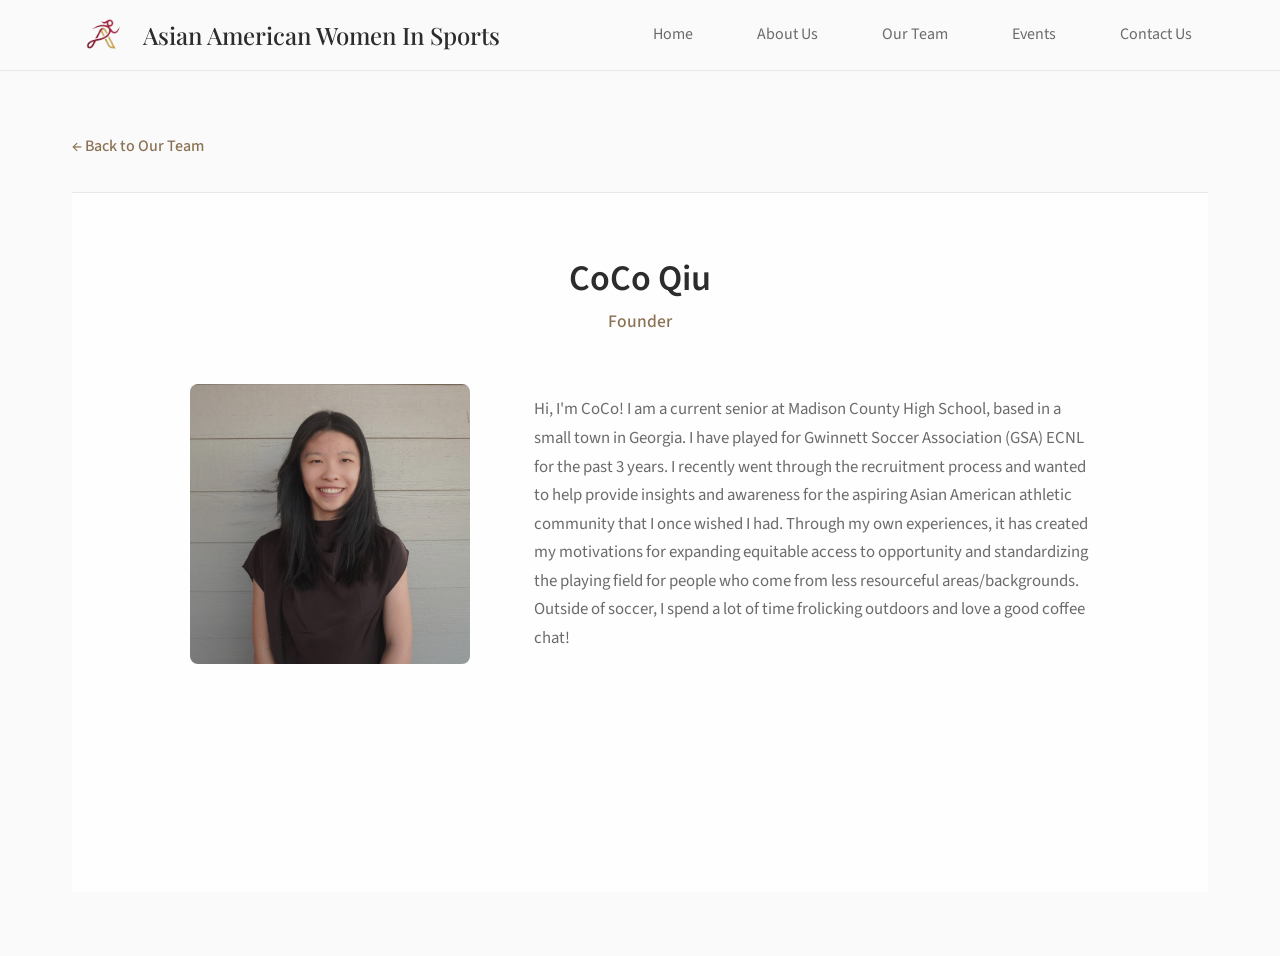
==== commit 56b39ab3: "Update team-member.html" ====
--- a/team-member.html
+++ b/team-member.html
@@ -13,7 +13,10 @@
     <nav class="navbar">
         <div class="nav-container">
             <div class="nav-logo">
-                <a href="index.html" style="color: inherit; text-decoration: none;"><h2>Asian American Women In Sports</h2></a>
+                <a href="index.html" style="display: flex; align-items: center; gap: 0.75rem; color: inherit; text-decoration: none;">
+                    <img src="aawis-logo.png" alt="AAWIS" class="nav-logo-img">
+                    <h2>Asian American Women In Sports</h2>
+                </a>
             </div>
             <ul class="nav-menu">
                 <li class="nav-item"><a href="index.html#home" class="nav-link">Home</a></li>
@@ -69,14 +72,16 @@
             <!-- Co-Founder 2 -->
             <section id="cofounder2" class="profile-section" data-member="cofounder2">
                 <div class="profile-page-card">
-                    <h1 class="profile-page-title">[Name]</h1>
-                    <p class="profile-page-role">Co-Founder</p>
-                    <div class="profile-page-body">
-                        <div class="profile-page-photo">
-                            <div class="profile-photo-placeholder"></div>
-                        </div>
-                        <div class="profile-page-bio">
-                            <p>Edit this section in team-member.html to add this co-founder's bio.</p>
+                    <div class="profile-page-body">
+                        <div class="profile-page-photo">
+                            <div class="profile-photo-placeholder"></div>
+                        </div>
+                        <div class="profile-page-text">
+                            <h1 class="profile-page-title">[Name]</h1>
+                            <p class="profile-page-role">Co-Founder</p>
+                            <div class="profile-page-bio">
+                                <p>Edit this section in team-member.html to add this co-founder's bio.</p>
+                            </div>
                         </div>
                     </div>
                 </div>
--- a/styles.css
+++ b/styles.css
@@ -1399,6 +1399,9 @@
 .profile-page-bio {
     flex: 1;
     min-width: 0;
+    display: flex;
+    flex-direction: column;
+    justify-content: center;
 }
 .profile-page-bio p {
     margin: 0 0 var(--spacing-sm);
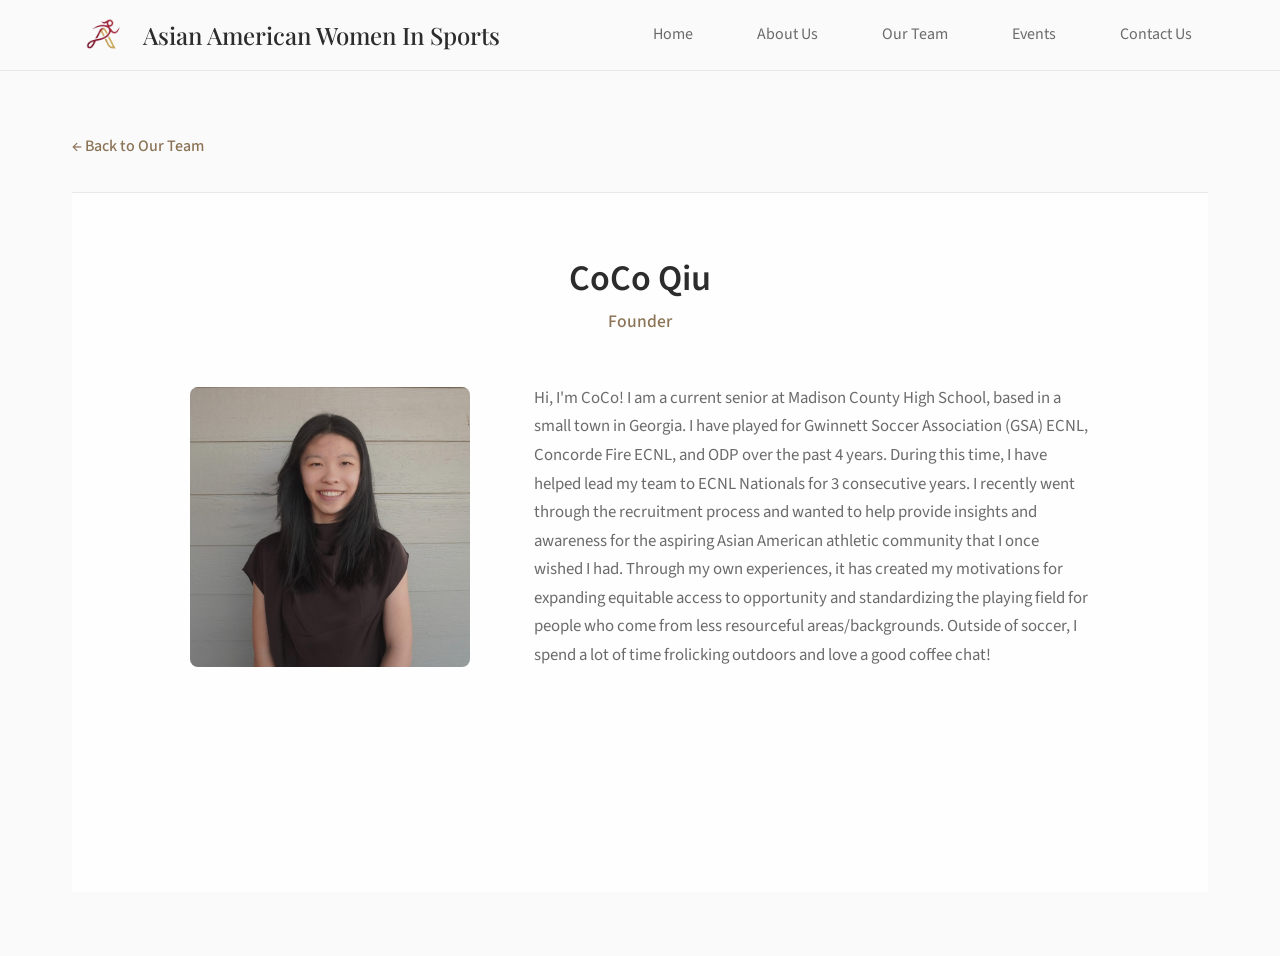
==== commit d0c5b397: "Update team-member.html" ====
--- a/team-member.html
+++ b/team-member.html
@@ -19,11 +19,11 @@
                 </a>
             </div>
             <ul class="nav-menu">
-                <li class="nav-item"><a href="index.html#home" class="nav-link">Home</a></li>
-                <li class="nav-item"><a href="index.html#about" class="nav-link">About Us</a></li>
-                <li class="nav-item"><a href="index.html#team" class="nav-link">Our Team</a></li>
-                <li class="nav-item"><a href="index.html#events" class="nav-link">Events</a></li>
-                <li class="nav-item"><a href="index.html#contact" class="nav-link">Contact Us</a></li>
+                <li class="nav-item"><a href="index.html?tab=home" class="nav-link">Home</a></li>
+                <li class="nav-item"><a href="index.html?tab=about" class="nav-link">About Us</a></li>
+                <li class="nav-item"><a href="index.html?tab=team" class="nav-link">Our Team</a></li>
+                <li class="nav-item"><a href="index.html?tab=events" class="nav-link">Events</a></li>
+                <li class="nav-item"><a href="index.html?tab=contact" class="nav-link">Contact Us</a></li>
             </ul>
             <div class="hamburger">
                 <span class="bar"></span>
@@ -35,7 +35,7 @@
 
     <main class="profile-page">
         <div class="section-container">
-            <a href="index.html" class="back-link">← Back to Our Team</a>
+            <a href="index.html?tab=team" class="back-link">← Back to Our Team</a>
 
             <!-- CoCo Qiu -->
             <section id="coco" class="profile-section" data-member="coco">
@@ -47,7 +47,7 @@
                             <img src="coco-qiu-profile.png" alt="CoCo Qiu" />
                         </div>
                         <div class="profile-page-bio">
-                            <p>Hi, I'm CoCo! I am a current senior at Madison County High School, based in a small town in Georgia. I have played for Gwinnett Soccer Association (GSA) ECNL for the past 3 years. I recently went through the recruitment process and wanted to help provide insights and awareness for the aspiring Asian American athletic community that I once wished I had. Through my own experiences, it has created my motivations for expanding equitable access to opportunity and standardizing the playing field for people who come from less resourceful areas/backgrounds. Outside of soccer, I spend a lot of time frolicking outdoors and love a good coffee chat!</p>
+                            <p>Hi, I'm CoCo! I am a current senior at Madison County High School, based in a small town in Georgia. I have played for Gwinnett Soccer Association (GSA) ECNL, Concorde Fire ECNL, and ODP over the past 4 years. During this time, I have helped lead my team to ECNL Nationals for 3 consecutive years. I recently went through the recruitment process and wanted to help provide insights and awareness for the aspiring Asian American athletic community that I once wished I had. Through my own experiences, it has created my motivations for expanding equitable access to opportunity and standardizing the playing field for people who come from less resourceful areas/backgrounds. Outside of soccer, I spend a lot of time frolicking outdoors and love a good coffee chat!</p>
                         </div>
                     </div>
                 </div>
@@ -72,16 +72,14 @@
             <!-- Co-Founder 2 -->
             <section id="cofounder2" class="profile-section" data-member="cofounder2">
                 <div class="profile-page-card">
-                    <div class="profile-page-body">
-                        <div class="profile-page-photo">
-                            <div class="profile-photo-placeholder"></div>
-                        </div>
-                        <div class="profile-page-text">
-                            <h1 class="profile-page-title">[Name]</h1>
-                            <p class="profile-page-role">Co-Founder</p>
-                            <div class="profile-page-bio">
-                                <p>Edit this section in team-member.html to add this co-founder's bio.</p>
-                            </div>
+                    <h1 class="profile-page-title">Arianna Chin</h1>
+                    <p class="profile-page-role">Co-Founder</p>
+                    <div class="profile-page-body">
+                        <div class="profile-page-photo">
+                            <img src="arianna-chin-profile.png" alt="Arianna Chin" />
+                        </div>
+                        <div class="profile-page-bio">
+                            <p>Hi, I'm Arianna! I am a current senior at Sacred Heart Greenwich in Connecticut, and am committed to MIT for soccer. I currently play for Connecticut Football Club (CFC) ECNL. While going through my own recruitment process, I realized that there's not a lot of Asian American representation in sports. Thus, I am motivated to help the younger generation gain more insight about recruitment and provide them with opportunities I never had. Outside of soccer, I enjoy listening to music, reading, and hanging out with my friends!</p>
                         </div>
                     </div>
                 </div>
@@ -177,9 +175,22 @@
         </div>
     </main>
 
-    <script src="script.js"></script>
     <script>
         (function() {
+            var hamburger = document.querySelector('.hamburger');
+            var navMenu = document.querySelector('.nav-menu');
+            if (hamburger && navMenu) {
+                hamburger.addEventListener('click', function() {
+                    hamburger.classList.toggle('active');
+                    navMenu.classList.toggle('active');
+                });
+                document.addEventListener('click', function(e) {
+                    if (!hamburger.contains(e.target) && !navMenu.contains(e.target)) {
+                        hamburger.classList.remove('active');
+                        navMenu.classList.remove('active');
+                    }
+                });
+            }
             function showProfileFromHash() {
                 var sections = document.querySelectorAll('.profile-section');
                 var hash = (window.location.hash || '#coco').replace('#', '');
--- a/styles.css
+++ b/styles.css
@@ -82,7 +82,8 @@
     background-color: rgba(250, 250, 250, 0.95);
     backdrop-filter: blur(10px);
     border-bottom: 1px solid var(--color-light-gray);
-    z-index: 1000;
+    z-index: 9999;
+    pointer-events: auto;
     transition: var(--transition-smooth);
 }
 
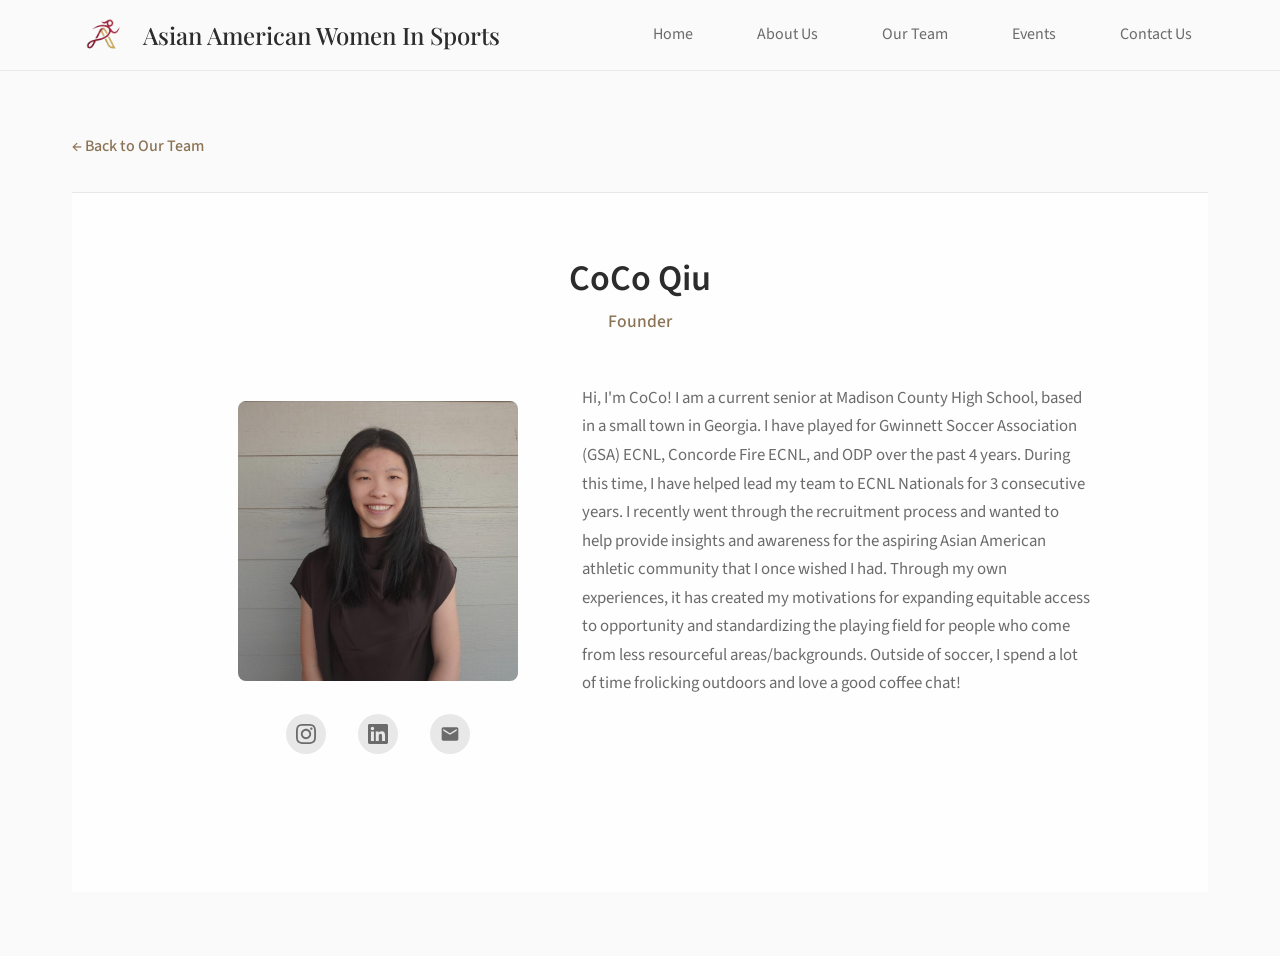
==== commit 66762e85: "Update team-member.html" ====
--- a/team-member.html
+++ b/team-member.html
@@ -50,21 +50,30 @@
                             <p>Hi, I'm CoCo! I am a current senior at Madison County High School, based in a small town in Georgia. I have played for Gwinnett Soccer Association (GSA) ECNL, Concorde Fire ECNL, and ODP over the past 4 years. During this time, I have helped lead my team to ECNL Nationals for 3 consecutive years. I recently went through the recruitment process and wanted to help provide insights and awareness for the aspiring Asian American athletic community that I once wished I had. Through my own experiences, it has created my motivations for expanding equitable access to opportunity and standardizing the playing field for people who come from less resourceful areas/backgrounds. Outside of soccer, I spend a lot of time frolicking outdoors and love a good coffee chat!</p>
                         </div>
                     </div>
+                    <div class="profile-social">
+                        <a href="https://www.instagram.com/cocoqiuuu/" class="profile-social-link" aria-label="Instagram" title="Instagram" target="_blank" rel="noopener noreferrer"><svg class="profile-social-icon" viewBox="0 0 24 24" fill="currentColor" aria-hidden="true"><path d="M12 2.163c3.204 0 3.584.012 4.85.07 3.252.148 4.771 1.691 4.919 4.919.058 1.265.069 1.645.069 4.849 0 3.205-.012 3.584-.069 4.849-.149 3.225-1.664 4.771-4.919 4.919-1.266.058-1.644.07-4.85.07-3.204 0-3.584-.012-4.849-.07-3.26-.149-4.771-1.699-4.919-4.92-.058-1.265-.07-1.644-.07-4.849 0-3.204.013-3.583.07-4.849.149-3.227 1.664-4.771 4.919-4.919 1.266-.057 1.645-.069 4.849-.069zm0-2.163c-3.259 0-3.667.014-4.947.072-4.358.2-6.78 2.618-6.98 6.98-.059 1.281-.073 1.689-.073 4.948 0 3.259.014 3.668.072 4.948.2 4.358 2.618 6.78 6.98 6.98 1.281.058 1.689.072 4.948.072 3.259 0 3.668-.014 4.948-.072 4.354-.2 6.782-2.618 6.979-6.98.059-1.28.073-1.689.073-4.948 0-3.259-.014-3.667-.072-4.947-.196-4.354-2.617-6.78-6.979-6.98-1.281-.059-1.69-.073-4.949-.073zm0 5.838c-3.403 0-6.162 2.759-6.162 6.162s2.759 6.163 6.162 6.163 6.162-2.759 6.162-6.163c0-3.403-2.759-6.162-6.162-6.162zm0 10.162c-2.209 0-4-1.79-4-4 0-2.209 1.791-4 4-4s4 1.791 4 4c0 2.21-1.791 4-4 4zm6.406-11.845c-.796 0-1.441.645-1.441 1.44s.645 1.44 1.441 1.44c.795 0 1.439-.645 1.439-1.44s-.644-1.44-1.439-1.44z"/></svg></a>
+                        <a href="https://www.linkedin.com/in/coco-qiu-2a5667263/" class="profile-social-link" aria-label="LinkedIn" title="LinkedIn" target="_blank" rel="noopener noreferrer"><svg class="profile-social-icon" viewBox="0 0 24 24" fill="currentColor" aria-hidden="true"><path d="M20.447 20.452h-3.554v-5.569c0-1.328-.027-3.037-1.852-3.037-1.853 0-2.136 1.445-2.136 2.939v5.667H9.351V9h3.414v1.561h.046c.477-.9 1.637-1.85 3.37-1.85 3.601 0 4.267 2.37 4.267 5.455v6.286zM5.337 7.433c-1.144 0-2.063-.926-2.063-2.065 0-1.138.92-2.063 2.063-2.063 1.14 0 2.064.925 2.064 2.063 0 1.139-.925 2.065-2.064 2.065zm1.782 13.019H3.555V9h3.564v11.452zM22.225 0H1.771C.792 0 0 .774 0 1.729v20.542C0 23.227.792 24 1.771 24h20.451C23.2 24 24 23.227 24 22.271V1.729C24 .774 23.2 0 22.222 0h.003z"/></svg></a>
+                        <a href="mailto:asianwomeninsports@gmail.com" class="profile-social-link" aria-label="Email" title="Email"><svg class="profile-social-icon" viewBox="0 0 24 24" fill="currentColor" aria-hidden="true"><path d="M20 4H4c-1.1 0-1.99.9-1.99 2L2 18c0 1.1.9 2 2 2h16c1.1 0 2-.9 2-2V6c0-1.1-.9-2-2-2zm0 4l-8 5-8-5V6l8 5 8-5v2z"/></svg></a>
+                    </div>
                 </div>
             </section>
 
             <!-- Co-Founder 1 -->
             <section id="cofounder1" class="profile-section" data-member="cofounder1">
                 <div class="profile-page-card">
-                    <h1 class="profile-page-title">[Name]</h1>
+                    <h1 class="profile-page-title">Skyla Yu</h1>
                     <p class="profile-page-role">Co-Founder</p>
                     <div class="profile-page-body">
                         <div class="profile-page-photo">
-                            <div class="profile-photo-placeholder"></div>
-                        </div>
-                        <div class="profile-page-bio">
-                            <p>Edit this section in team-member.html to add this co-founder's bio. Replace [Name] and [School, Year] in the heading too.</p>
-                        </div>
+                            <img src="skyla-yu-profile.png" alt="Skyla Yu" />
+                        </div>
+                        <div class="profile-page-bio">
+                            <p>Hi, I'm Skyla! I'm currently a senior at Liberty High School in Washington and I play for Pac Northwest ECNL. I've committed to Colorado School of Mines, where I'll continue playing soccer while studying engineering. I went through a highly competitive recruitment process, and that experience inspires me to help other Asian athletes navigate their journey! Outside of soccer, I love traveling, spending time with friends, and eating yummy food!</p>
+                        </div>
+                    </div>
+                    <div class="profile-social">
+                        <a href="https://www.instagram.com/skylayu2026/" class="profile-social-link" aria-label="Instagram" title="Instagram" target="_blank" rel="noopener noreferrer"><svg class="profile-social-icon" viewBox="0 0 24 24" fill="currentColor" aria-hidden="true"><path d="M12 2.163c3.204 0 3.584.012 4.85.07 3.252.148 4.771 1.691 4.919 4.919.058 1.265.069 1.645.069 4.849 0 3.205-.012 3.584-.069 4.849-.149 3.225-1.664 4.771-4.919 4.919-1.266.058-1.644.07-4.85.07-3.204 0-3.584-.012-4.849-.07-3.26-.149-4.771-1.699-4.919-4.92-.058-1.265-.07-1.644-.07-4.849 0-3.204.013-3.583.07-4.849.149-3.227 1.664-4.771 4.919-4.919 1.266-.057 1.645-.069 4.849-.069zm0-2.163c-3.259 0-3.667.014-4.947.072-4.358.2-6.78 2.618-6.98 6.98-.059 1.281-.073 1.689-.073 4.948 0 3.259.014 3.668.072 4.948.2 4.358 2.618 6.78 6.98 6.98 1.281.058 1.689.072 4.948.072 3.259 0 3.668-.014 4.948-.072 4.354-.2 6.782-2.618 6.979-6.98.059-1.28.073-1.689.073-4.948 0-3.259-.014-3.667-.072-4.947-.196-4.354-2.617-6.78-6.979-6.98-1.281-.059-1.69-.073-4.949-.073zm0 5.838c-3.403 0-6.162 2.759-6.162 6.162s2.759 6.163 6.162 6.163 6.162-2.759 6.162-6.163c0-3.403-2.759-6.162-6.162-6.162zm0 10.162c-2.209 0-4-1.79-4-4 0-2.209 1.791-4 4-4s4 1.791 4 4c0 2.21-1.791 4-4 4zm6.406-11.845c-.796 0-1.441.645-1.441 1.44s.645 1.44 1.441 1.44c.795 0 1.439-.645 1.439-1.44s-.644-1.44-1.439-1.44z"/></svg></a>
+                        <a href="mailto:asianwomeninsports@gmail.com" class="profile-social-link" aria-label="Email" title="Email"><svg class="profile-social-icon" viewBox="0 0 24 24" fill="currentColor" aria-hidden="true"><path d="M20 4H4c-1.1 0-1.99.9-1.99 2L2 18c0 1.1.9 2 2 2h16c1.1 0 2-.9 2-2V6c0-1.1-.9-2-2-2zm0 4l-8 5-8-5V6l8 5 8-5v2z"/></svg></a>
                     </div>
                 </div>
             </section>
@@ -82,6 +91,11 @@
                             <p>Hi, I'm Arianna! I am a current senior at Sacred Heart Greenwich in Connecticut, and am committed to MIT for soccer. I currently play for Connecticut Football Club (CFC) ECNL. While going through my own recruitment process, I realized that there's not a lot of Asian American representation in sports. Thus, I am motivated to help the younger generation gain more insight about recruitment and provide them with opportunities I never had. Outside of soccer, I enjoy listening to music, reading, and hanging out with my friends!</p>
                         </div>
                     </div>
+                    <div class="profile-social">
+                        <a href="https://www.instagram.com/ari.chin07/" class="profile-social-link" aria-label="Instagram" title="Instagram" target="_blank" rel="noopener noreferrer"><svg class="profile-social-icon" viewBox="0 0 24 24" fill="currentColor" aria-hidden="true"><path d="M12 2.163c3.204 0 3.584.012 4.85.07 3.252.148 4.771 1.691 4.919 4.919.058 1.265.069 1.645.069 4.849 0 3.205-.012 3.584-.069 4.849-.149 3.225-1.664 4.771-4.919 4.919-1.266.058-1.644.07-4.85.07-3.204 0-3.584-.012-4.849-.07-3.26-.149-4.771-1.699-4.919-4.92-.058-1.265-.07-1.644-.07-4.849 0-3.204.013-3.583.07-4.849.149-3.227 1.664-4.771 4.919-4.919 1.266-.057 1.645-.069 4.849-.069zm0-2.163c-3.259 0-3.667.014-4.947.072-4.358.2-6.78 2.618-6.98 6.98-.059 1.281-.073 1.689-.073 4.948 0 3.259.014 3.668.072 4.948.2 4.358 2.618 6.78 6.98 6.98 1.281.058 1.689.072 4.948.072 3.259 0 3.668-.014 4.948-.072 4.354-.2 6.782-2.618 6.979-6.98.059-1.28.073-1.689.073-4.948 0-3.259-.014-3.667-.072-4.947-.196-4.354-2.617-6.78-6.979-6.98-1.281-.059-1.69-.073-4.949-.073zm0 5.838c-3.403 0-6.162 2.759-6.162 6.162s2.759 6.163 6.162 6.163 6.162-2.759 6.162-6.163c0-3.403-2.759-6.162-6.162-6.162zm0 10.162c-2.209 0-4-1.79-4-4 0-2.209 1.791-4 4-4s4 1.791 4 4c0 2.21-1.791 4-4 4zm6.406-11.845c-.796 0-1.441.645-1.441 1.44s.645 1.44 1.441 1.44c.795 0 1.439-.645 1.439-1.44s-.644-1.44-1.439-1.44z"/></svg></a>
+                        <a href="https://www.linkedin.com/in/arianna-chin-09aa4237b" class="profile-social-link" aria-label="LinkedIn" title="LinkedIn" target="_blank" rel="noopener noreferrer"><svg class="profile-social-icon" viewBox="0 0 24 24" fill="currentColor" aria-hidden="true"><path d="M20.447 20.452h-3.554v-5.569c0-1.328-.027-3.037-1.852-3.037-1.853 0-2.136 1.445-2.136 2.939v5.667H9.351V9h3.414v1.561h.046c.477-.9 1.637-1.85 3.37-1.85 3.601 0 4.267 2.37 4.267 5.455v6.286zM5.337 7.433c-1.144 0-2.063-.926-2.063-2.065 0-1.138.92-2.063 2.063-2.063 1.14 0 2.064.925 2.064 2.063 0 1.139-.925 2.065-2.064 2.065zm1.782 13.019H3.555V9h3.564v11.452zM22.225 0H1.771C.792 0 0 .774 0 1.729v20.542C0 23.227.792 24 1.771 24h20.451C23.2 24 24 23.227 24 22.271V1.729C24 .774 23.2 0 22.222 0h.003z"/></svg></a>
+                        <a href="mailto:asianwomeninsports@gmail.com" class="profile-social-link" aria-label="Email" title="Email"><svg class="profile-social-icon" viewBox="0 0 24 24" fill="currentColor" aria-hidden="true"><path d="M20 4H4c-1.1 0-1.99.9-1.99 2L2 18c0 1.1.9 2 2 2h16c1.1 0 2-.9 2-2V6c0-1.1-.9-2-2-2zm0 4l-8 5-8-5V6l8 5 8-5v2z"/></svg></a>
+                    </div>
                 </div>
             </section>
 
@@ -98,21 +112,31 @@
                             <p>Hi, I'm Olivia! I'm a student-athlete at the University of Pittsburgh, where I balance a double major in Finance and Marketing with my role as a leader on the women's soccer team. Originally from Scarsdale, New York, I grew up playing for New York Soccer Club in the Girls' Academy League before committing to Pitt as a high school junior. After earning significant playing time as a freshman and sophomore, I was honored to be named Team Captain in my junior year. Off the field, I'm a huge dog lover and I love to go to the beach!</p>
                         </div>
                     </div>
+                    <div class="profile-social">
+                        <a href="https://www.instagram.com/oliviajuilee/" class="profile-social-link" aria-label="Instagram" title="Instagram" target="_blank" rel="noopener noreferrer"><svg class="profile-social-icon" viewBox="0 0 24 24" fill="currentColor" aria-hidden="true"><path d="M12 2.163c3.204 0 3.584.012 4.85.07 3.252.148 4.771 1.691 4.919 4.919.058 1.265.069 1.645.069 4.849 0 3.205-.012 3.584-.069 4.849-.149 3.225-1.664 4.771-4.919 4.919-1.266.058-1.644.07-4.85.07-3.204 0-3.584-.012-4.849-.07-3.26-.149-4.771-1.699-4.919-4.92-.058-1.265-.07-1.644-.07-4.849 0-3.204.013-3.583.07-4.849.149-3.227 1.664-4.771 4.919-4.919 1.266-.057 1.645-.069 4.849-.069zm0-2.163c-3.259 0-3.667.014-4.947.072-4.358.2-6.78 2.618-6.98 6.98-.059 1.281-.073 1.689-.073 4.948 0 3.259.014 3.668.072 4.948.2 4.358 2.618 6.78 6.98 6.98 1.281.058 1.689.072 4.948.072 3.259 0 3.668-.014 4.948-.072 4.354-.2 6.782-2.618 6.979-6.98.059-1.28.073-1.689.073-4.948 0-3.259-.014-3.667-.072-4.947-.196-4.354-2.617-6.78-6.979-6.98-1.281-.059-1.69-.073-4.949-.073zm0 5.838c-3.403 0-6.162 2.759-6.162 6.162s2.759 6.163 6.162 6.163 6.162-2.759 6.162-6.163c0-3.403-2.759-6.162-6.162-6.162zm0 10.162c-2.209 0-4-1.79-4-4 0-2.209 1.791-4 4-4s4 1.791 4 4c0 2.21-1.791 4-4 4zm6.406-11.845c-.796 0-1.441.645-1.441 1.44s.645 1.44 1.441 1.44c.795 0 1.439-.645 1.439-1.44s-.644-1.44-1.439-1.44z"/></svg></a>
+                        <a href="https://www.linkedin.com/in/olivialee14?utm_source=share&utm_campaign=share_via&utm_content=profile&utm_medium=ios_app" class="profile-social-link" aria-label="LinkedIn" title="LinkedIn" target="_blank" rel="noopener noreferrer"><svg class="profile-social-icon" viewBox="0 0 24 24" fill="currentColor" aria-hidden="true"><path d="M20.447 20.452h-3.554v-5.569c0-1.328-.027-3.037-1.852-3.037-1.853 0-2.136 1.445-2.136 2.939v5.667H9.351V9h3.414v1.561h.046c.477-.9 1.637-1.85 3.37-1.85 3.601 0 4.267 2.37 4.267 5.455v6.286zM5.337 7.433c-1.144 0-2.063-.926-2.063-2.065 0-1.138.92-2.063 2.063-2.063 1.14 0 2.064.925 2.064 2.063 0 1.139-.925 2.065-2.064 2.065zm1.782 13.019H3.555V9h3.564v11.452zM22.225 0H1.771C.792 0 0 .774 0 1.729v20.542C0 23.227.792 24 1.771 24h20.451C23.2 24 24 23.227 24 22.271V1.729C24 .774 23.2 0 22.222 0h.003z"/></svg></a>
+                        <a href="mailto:oliviajlee05@gmail.com" class="profile-social-link" aria-label="Email" title="Email"><svg class="profile-social-icon" viewBox="0 0 24 24" fill="currentColor" aria-hidden="true"><path d="M20 4H4c-1.1 0-1.99.9-1.99 2L2 18c0 1.1.9 2 2 2h16c1.1 0 2-.9 2-2V6c0-1.1-.9-2-2-2zm0 4l-8 5-8-5V6l8 5 8-5v2z"/></svg></a>
+                    </div>
                 </div>
             </section>
 
             <!-- Mentor 2–6 -->
             <section id="mentor2" class="profile-section" data-member="mentor2">
                 <div class="profile-page-card">
-                    <h1 class="profile-page-title">[Name]</h1>
-                    <p class="profile-page-role">Mentor / Panel Speaker</p>
-                    <div class="profile-page-body">
-                        <div class="profile-page-photo">
-                            <div class="profile-photo-placeholder"></div>
-                        </div>
-                        <div class="profile-page-bio">
-                            <p>Edit this section in team-member.html to add this mentor's bio.</p>
-                        </div>
+                    <h1 class="profile-page-title">Viet-Thy Tran</h1>
+                    <p class="profile-page-role">Mentor / Panel Speaker</p>
+                    <div class="profile-page-body">
+                        <div class="profile-page-photo">
+                            <img src="viet-thy-profile.png" alt="Viet-Thy Tran" />
+                        </div>
+                        <div class="profile-page-bio">
+                            <p>Hi! My name is Viet-Thy Tran, but I go by Thy. I'm a junior midfielder on the soccer team at the University of California, Davis, where I'm also majoring in computer science. I was born and raised in Santa Clara, California, and grew up playing soccer for Bay Area Surf and futsal for San Jose Legends. While preparing for my final season at UC Davis, I'm proud to also represent the United States as a member of the U.S. Futsal National Team. Off the field, I enjoy spending time in nature and exploring new food spots whenever I get the chance.</p>
+                        </div>
+                    </div>
+                    <div class="profile-social">
+                        <a href="https://www.instagram.com/vietthy.tran/" class="profile-social-link" aria-label="Instagram" title="Instagram" target="_blank" rel="noopener noreferrer"><svg class="profile-social-icon" viewBox="0 0 24 24" fill="currentColor" aria-hidden="true"><path d="M12 2.163c3.204 0 3.584.012 4.85.07 3.252.148 4.771 1.691 4.919 4.919.058 1.265.069 1.645.069 4.849 0 3.205-.012 3.584-.069 4.849-.149 3.225-1.664 4.771-4.919 4.919-1.266.058-1.644.07-4.85.07-3.204 0-3.584-.012-4.849-.07-3.26-.149-4.771-1.699-4.919-4.92-.058-1.265-.07-1.644-.07-4.849 0-3.204.013-3.583.07-4.849.149-3.227 1.664-4.771 4.919-4.919 1.266-.057 1.645-.069 4.849-.069zm0-2.163c-3.259 0-3.667.014-4.947.072-4.358.2-6.78 2.618-6.98 6.98-.059 1.281-.073 1.689-.073 4.948 0 3.259.014 3.668.072 4.948.2 4.358 2.618 6.78 6.98 6.98 1.281.058 1.689.072 4.948.072 3.259 0 3.668-.014 4.948-.072 4.354-.2 6.782-2.618 6.979-6.98.059-1.28.073-1.689.073-4.948 0-3.259-.014-3.667-.072-4.947-.196-4.354-2.617-6.78-6.979-6.98-1.281-.059-1.69-.073-4.949-.073zm0 5.838c-3.403 0-6.162 2.759-6.162 6.162s2.759 6.163 6.162 6.163 6.162-2.759 6.162-6.163c0-3.403-2.759-6.162-6.162-6.162zm0 10.162c-2.209 0-4-1.79-4-4 0-2.209 1.791-4 4-4s4 1.791 4 4c0 2.21-1.791 4-4 4zm6.406-11.845c-.796 0-1.441.645-1.441 1.44s.645 1.44 1.441 1.44c.795 0 1.439-.645 1.439-1.44s-.644-1.44-1.439-1.44z"/></svg></a>
+                        <a href="https://www.linkedin.com/in/viet-thy-tran-318581299/" class="profile-social-link" aria-label="LinkedIn" title="LinkedIn" target="_blank" rel="noopener noreferrer"><svg class="profile-social-icon" viewBox="0 0 24 24" fill="currentColor" aria-hidden="true"><path d="M20.447 20.452h-3.554v-5.569c0-1.328-.027-3.037-1.852-3.037-1.853 0-2.136 1.445-2.136 2.939v5.667H9.351V9h3.414v1.561h.046c.477-.9 1.637-1.85 3.37-1.85 3.601 0 4.267 2.37 4.267 5.455v6.286zM5.337 7.433c-1.144 0-2.063-.926-2.063-2.065 0-1.138.92-2.063 2.063-2.063 1.14 0 2.064.925 2.064 2.063 0 1.139-.925 2.065-2.064 2.065zm1.782 13.019H3.555V9h3.564v11.452zM22.225 0H1.771C.792 0 0 .774 0 1.729v20.542C0 23.227.792 24 1.771 24h20.451C23.2 24 24 23.227 24 22.271V1.729C24 .774 23.2 0 22.222 0h.003z"/></svg></a>
+                        <a href="mailto:vietthyca@gmail.com" class="profile-social-link" aria-label="Email" title="Email"><svg class="profile-social-icon" viewBox="0 0 24 24" fill="currentColor" aria-hidden="true"><path d="M20 4H4c-1.1 0-1.99.9-1.99 2L2 18c0 1.1.9 2 2 2h16c1.1 0 2-.9 2-2V6c0-1.1-.9-2-2-2zm0 4l-8 5-8-5V6l8 5 8-5v2z"/></svg></a>
                     </div>
                 </div>
             </section>
@@ -128,6 +152,11 @@
                             <p>Edit this section in team-member.html to add this mentor's bio.</p>
                         </div>
                     </div>
+                    <div class="profile-social">
+                        <a href="#" class="profile-social-link" aria-label="Instagram" title="Instagram"><svg class="profile-social-icon" viewBox="0 0 24 24" fill="currentColor" aria-hidden="true"><path d="M12 2.163c3.204 0 3.584.012 4.85.07 3.252.148 4.771 1.691 4.919 4.919.058 1.265.069 1.645.069 4.849 0 3.205-.012 3.584-.069 4.849-.149 3.225-1.664 4.771-4.919 4.919-1.266.058-1.644.07-4.85.07-3.204 0-3.584-.012-4.849-.07-3.26-.149-4.771-1.699-4.919-4.92-.058-1.265-.07-1.644-.07-4.849 0-3.204.013-3.583.07-4.849.149-3.227 1.664-4.771 4.919-4.919 1.266-.057 1.645-.069 4.849-.069zm0-2.163c-3.259 0-3.667.014-4.947.072-4.358.2-6.78 2.618-6.98 6.98-.059 1.281-.073 1.689-.073 4.948 0 3.259.014 3.668.072 4.948.2 4.358 2.618 6.78 6.98 6.98 1.281.058 1.689.072 4.948.072 3.259 0 3.668-.014 4.948-.072 4.354-.2 6.782-2.618 6.979-6.98.059-1.28.073-1.689.073-4.948 0-3.259-.014-3.667-.072-4.947-.196-4.354-2.617-6.78-6.979-6.98-1.281-.059-1.69-.073-4.949-.073zm0 5.838c-3.403 0-6.162 2.759-6.162 6.162s2.759 6.163 6.162 6.163 6.162-2.759 6.162-6.163c0-3.403-2.759-6.162-6.162-6.162zm0 10.162c-2.209 0-4-1.79-4-4 0-2.209 1.791-4 4-4s4 1.791 4 4c0 2.21-1.791 4-4 4zm6.406-11.845c-.796 0-1.441.645-1.441 1.44s.645 1.44 1.441 1.44c.795 0 1.439-.645 1.439-1.44s-.644-1.44-1.439-1.44z"/></svg></a>
+                        <a href="#" class="profile-social-link" aria-label="LinkedIn" title="LinkedIn"><svg class="profile-social-icon" viewBox="0 0 24 24" fill="currentColor" aria-hidden="true"><path d="M20.447 20.452h-3.554v-5.569c0-1.328-.027-3.037-1.852-3.037-1.853 0-2.136 1.445-2.136 2.939v5.667H9.351V9h3.414v1.561h.046c.477-.9 1.637-1.85 3.37-1.85 3.601 0 4.267 2.37 4.267 5.455v6.286zM5.337 7.433c-1.144 0-2.063-.926-2.063-2.065 0-1.138.92-2.063 2.063-2.063 1.14 0 2.064.925 2.064 2.063 0 1.139-.925 2.065-2.064 2.065zm1.782 13.019H3.555V9h3.564v11.452zM22.225 0H1.771C.792 0 0 .774 0 1.729v20.542C0 23.227.792 24 1.771 24h20.451C23.2 24 24 23.227 24 22.271V1.729C24 .774 23.2 0 22.222 0h.003z"/></svg></a>
+                        <a href="mailto:example@email.com" class="profile-social-link" aria-label="Email" title="Email"><svg class="profile-social-icon" viewBox="0 0 24 24" fill="currentColor" aria-hidden="true"><path d="M20 4H4c-1.1 0-1.99.9-1.99 2L2 18c0 1.1.9 2 2 2h16c1.1 0 2-.9 2-2V6c0-1.1-.9-2-2-2zm0 4l-8 5-8-5V6l8 5 8-5v2z"/></svg></a>
+                    </div>
                 </div>
             </section>
             <section id="mentor4" class="profile-section" data-member="mentor4">
@@ -142,6 +171,11 @@
                             <p>Edit this section in team-member.html to add this mentor's bio.</p>
                         </div>
                     </div>
+                    <div class="profile-social">
+                        <a href="#" class="profile-social-link" aria-label="Instagram" title="Instagram"><svg class="profile-social-icon" viewBox="0 0 24 24" fill="currentColor" aria-hidden="true"><path d="M12 2.163c3.204 0 3.584.012 4.85.07 3.252.148 4.771 1.691 4.919 4.919.058 1.265.069 1.645.069 4.849 0 3.205-.012 3.584-.069 4.849-.149 3.225-1.664 4.771-4.919 4.919-1.266.058-1.644.07-4.85.07-3.204 0-3.584-.012-4.849-.07-3.26-.149-4.771-1.699-4.919-4.92-.058-1.265-.07-1.644-.07-4.849 0-3.204.013-3.583.07-4.849.149-3.227 1.664-4.771 4.919-4.919 1.266-.057 1.645-.069 4.849-.069zm0-2.163c-3.259 0-3.667.014-4.947.072-4.358.2-6.78 2.618-6.98 6.98-.059 1.281-.073 1.689-.073 4.948 0 3.259.014 3.668.072 4.948.2 4.358 2.618 6.78 6.98 6.98 1.281.058 1.689.072 4.948.072 3.259 0 3.668-.014 4.948-.072 4.354-.2 6.782-2.618 6.979-6.98.059-1.28.073-1.689.073-4.948 0-3.259-.014-3.667-.072-4.947-.196-4.354-2.617-6.78-6.979-6.98-1.281-.059-1.69-.073-4.949-.073zm0 5.838c-3.403 0-6.162 2.759-6.162 6.162s2.759 6.163 6.162 6.163 6.162-2.759 6.162-6.163c0-3.403-2.759-6.162-6.162-6.162zm0 10.162c-2.209 0-4-1.79-4-4 0-2.209 1.791-4 4-4s4 1.791 4 4c0 2.21-1.791 4-4 4zm6.406-11.845c-.796 0-1.441.645-1.441 1.44s.645 1.44 1.441 1.44c.795 0 1.439-.645 1.439-1.44s-.644-1.44-1.439-1.44z"/></svg></a>
+                        <a href="#" class="profile-social-link" aria-label="LinkedIn" title="LinkedIn"><svg class="profile-social-icon" viewBox="0 0 24 24" fill="currentColor" aria-hidden="true"><path d="M20.447 20.452h-3.554v-5.569c0-1.328-.027-3.037-1.852-3.037-1.853 0-2.136 1.445-2.136 2.939v5.667H9.351V9h3.414v1.561h.046c.477-.9 1.637-1.85 3.37-1.85 3.601 0 4.267 2.37 4.267 5.455v6.286zM5.337 7.433c-1.144 0-2.063-.926-2.063-2.065 0-1.138.92-2.063 2.063-2.063 1.14 0 2.064.925 2.064 2.063 0 1.139-.925 2.065-2.064 2.065zm1.782 13.019H3.555V9h3.564v11.452zM22.225 0H1.771C.792 0 0 .774 0 1.729v20.542C0 23.227.792 24 1.771 24h20.451C23.2 24 24 23.227 24 22.271V1.729C24 .774 23.2 0 22.222 0h.003z"/></svg></a>
+                        <a href="mailto:example@email.com" class="profile-social-link" aria-label="Email" title="Email"><svg class="profile-social-icon" viewBox="0 0 24 24" fill="currentColor" aria-hidden="true"><path d="M20 4H4c-1.1 0-1.99.9-1.99 2L2 18c0 1.1.9 2 2 2h16c1.1 0 2-.9 2-2V6c0-1.1-.9-2-2-2zm0 4l-8 5-8-5V6l8 5 8-5v2z"/></svg></a>
+                    </div>
                 </div>
             </section>
             <section id="mentor5" class="profile-section" data-member="mentor5">
@@ -156,6 +190,11 @@
                             <p>Edit this section in team-member.html to add this mentor's bio.</p>
                         </div>
                     </div>
+                    <div class="profile-social">
+                        <a href="#" class="profile-social-link" aria-label="Instagram" title="Instagram"><svg class="profile-social-icon" viewBox="0 0 24 24" fill="currentColor" aria-hidden="true"><path d="M12 2.163c3.204 0 3.584.012 4.85.07 3.252.148 4.771 1.691 4.919 4.919.058 1.265.069 1.645.069 4.849 0 3.205-.012 3.584-.069 4.849-.149 3.225-1.664 4.771-4.919 4.919-1.266.058-1.644.07-4.85.07-3.204 0-3.584-.012-4.849-.07-3.26-.149-4.771-1.699-4.919-4.92-.058-1.265-.07-1.644-.07-4.849 0-3.204.013-3.583.07-4.849.149-3.227 1.664-4.771 4.919-4.919 1.266-.057 1.645-.069 4.849-.069zm0-2.163c-3.259 0-3.667.014-4.947.072-4.358.2-6.78 2.618-6.98 6.98-.059 1.281-.073 1.689-.073 4.948 0 3.259.014 3.668.072 4.948.2 4.358 2.618 6.78 6.98 6.98 1.281.058 1.689.072 4.948.072 3.259 0 3.668-.014 4.948-.072 4.354-.2 6.782-2.618 6.979-6.98.059-1.28.073-1.689.073-4.948 0-3.259-.014-3.667-.072-4.947-.196-4.354-2.617-6.78-6.979-6.98-1.281-.059-1.69-.073-4.949-.073zm0 5.838c-3.403 0-6.162 2.759-6.162 6.162s2.759 6.163 6.162 6.163 6.162-2.759 6.162-6.163c0-3.403-2.759-6.162-6.162-6.162zm0 10.162c-2.209 0-4-1.79-4-4 0-2.209 1.791-4 4-4s4 1.791 4 4c0 2.21-1.791 4-4 4zm6.406-11.845c-.796 0-1.441.645-1.441 1.44s.645 1.44 1.441 1.44c.795 0 1.439-.645 1.439-1.44s-.644-1.44-1.439-1.44z"/></svg></a>
+                        <a href="#" class="profile-social-link" aria-label="LinkedIn" title="LinkedIn"><svg class="profile-social-icon" viewBox="0 0 24 24" fill="currentColor" aria-hidden="true"><path d="M20.447 20.452h-3.554v-5.569c0-1.328-.027-3.037-1.852-3.037-1.853 0-2.136 1.445-2.136 2.939v5.667H9.351V9h3.414v1.561h.046c.477-.9 1.637-1.85 3.37-1.85 3.601 0 4.267 2.37 4.267 5.455v6.286zM5.337 7.433c-1.144 0-2.063-.926-2.063-2.065 0-1.138.92-2.063 2.063-2.063 1.14 0 2.064.925 2.064 2.063 0 1.139-.925 2.065-2.064 2.065zm1.782 13.019H3.555V9h3.564v11.452zM22.225 0H1.771C.792 0 0 .774 0 1.729v20.542C0 23.227.792 24 1.771 24h20.451C23.2 24 24 23.227 24 22.271V1.729C24 .774 23.2 0 22.222 0h.003z"/></svg></a>
+                        <a href="mailto:example@email.com" class="profile-social-link" aria-label="Email" title="Email"><svg class="profile-social-icon" viewBox="0 0 24 24" fill="currentColor" aria-hidden="true"><path d="M20 4H4c-1.1 0-1.99.9-1.99 2L2 18c0 1.1.9 2 2 2h16c1.1 0 2-.9 2-2V6c0-1.1-.9-2-2-2zm0 4l-8 5-8-5V6l8 5 8-5v2z"/></svg></a>
+                    </div>
                 </div>
             </section>
             <section id="mentor6" class="profile-section" data-member="mentor6">
@@ -169,6 +208,11 @@
                         <div class="profile-page-bio">
                             <p>Edit this section in team-member.html to add this mentor's bio.</p>
                         </div>
+                    </div>
+                    <div class="profile-social">
+                        <a href="#" class="profile-social-link" aria-label="Instagram" title="Instagram"><svg class="profile-social-icon" viewBox="0 0 24 24" fill="currentColor" aria-hidden="true"><path d="M12 2.163c3.204 0 3.584.012 4.85.07 3.252.148 4.771 1.691 4.919 4.919.058 1.265.069 1.645.069 4.849 0 3.205-.012 3.584-.069 4.849-.149 3.225-1.664 4.771-4.919 4.919-1.266.058-1.644.07-4.85.07-3.204 0-3.584-.012-4.849-.07-3.26-.149-4.771-1.699-4.919-4.92-.058-1.265-.07-1.644-.07-4.849 0-3.204.013-3.583.07-4.849.149-3.227 1.664-4.771 4.919-4.919 1.266-.057 1.645-.069 4.849-.069zm0-2.163c-3.259 0-3.667.014-4.947.072-4.358.2-6.78 2.618-6.98 6.98-.059 1.281-.073 1.689-.073 4.948 0 3.259.014 3.668.072 4.948.2 4.358 2.618 6.78 6.98 6.98 1.281.058 1.689.072 4.948.072 3.259 0 3.668-.014 4.948-.072 4.354-.2 6.782-2.618 6.979-6.98.059-1.28.073-1.689.073-4.948 0-3.259-.014-3.667-.072-4.947-.196-4.354-2.617-6.78-6.979-6.98-1.281-.059-1.69-.073-4.949-.073zm0 5.838c-3.403 0-6.162 2.759-6.162 6.162s2.759 6.163 6.162 6.163 6.162-2.759 6.162-6.163c0-3.403-2.759-6.162-6.162-6.162zm0 10.162c-2.209 0-4-1.79-4-4 0-2.209 1.791-4 4-4s4 1.791 4 4c0 2.21-1.791 4-4 4zm6.406-11.845c-.796 0-1.441.645-1.441 1.44s.645 1.44 1.441 1.44c.795 0 1.439-.645 1.439-1.44s-.644-1.44-1.439-1.44z"/></svg></a>
+                        <a href="#" class="profile-social-link" aria-label="LinkedIn" title="LinkedIn"><svg class="profile-social-icon" viewBox="0 0 24 24" fill="currentColor" aria-hidden="true"><path d="M20.447 20.452h-3.554v-5.569c0-1.328-.027-3.037-1.852-3.037-1.853 0-2.136 1.445-2.136 2.939v5.667H9.351V9h3.414v1.561h.046c.477-.9 1.637-1.85 3.37-1.85 3.601 0 4.267 2.37 4.267 5.455v6.286zM5.337 7.433c-1.144 0-2.063-.926-2.063-2.065 0-1.138.92-2.063 2.063-2.063 1.14 0 2.064.925 2.064 2.063 0 1.139-.925 2.065-2.064 2.065zm1.782 13.019H3.555V9h3.564v11.452zM22.225 0H1.771C.792 0 0 .774 0 1.729v20.542C0 23.227.792 24 1.771 24h20.451C23.2 24 24 23.227 24 22.271V1.729C24 .774 23.2 0 22.222 0h.003z"/></svg></a>
+                        <a href="mailto:example@email.com" class="profile-social-link" aria-label="Email" title="Email"><svg class="profile-social-icon" viewBox="0 0 24 24" fill="currentColor" aria-hidden="true"><path d="M20 4H4c-1.1 0-1.99.9-1.99 2L2 18c0 1.1.9 2 2 2h16c1.1 0 2-.9 2-2V6c0-1.1-.9-2-2-2zm0 4l-8 5-8-5V6l8 5 8-5v2z"/></svg></a>
                     </div>
                 </div>
             </section>
--- a/styles.css
+++ b/styles.css
@@ -674,6 +674,9 @@
     object-fit: cover;
     object-position: center;
 }
+.member-photo-wrap .member-photo-img--skyla {
+    object-position: 36% 50%;
+}
 
 .member-role {
     color: var(--color-accent);
@@ -1385,6 +1388,7 @@
     border-radius: 8px;
     overflow: hidden;
     background: var(--color-light-gray);
+    margin-left: var(--spacing-lg);
 }
 .profile-page-photo img {
     width: 100%;
@@ -1413,6 +1417,38 @@
 .profile-page-bio p:last-child {
     margin-bottom: 0;
 }
+.profile-social {
+    display: flex;
+    gap: var(--spacing-md);
+    margin-top: var(--spacing-sm);
+    flex-wrap: wrap;
+    width: 280px;
+    margin-left: calc((100% - min(900px, 100%)) / 2 + var(--spacing-lg));
+    margin-right: auto;
+    justify-content: center;
+}
+.profile-page-card > .profile-social {
+    margin-top: var(--spacing-sm);
+}
+.profile-social-link {
+    display: inline-flex;
+    align-items: center;
+    justify-content: center;
+    width: 40px;
+    height: 40px;
+    border-radius: 50%;
+    background: var(--color-light-gray);
+    color: var(--color-medium-gray);
+    transition: background 0.2s, color 0.2s;
+}
+.profile-social-link:hover {
+    background: var(--color-accent);
+    color: var(--color-warm-white);
+}
+.profile-social-icon {
+    width: 20px;
+    height: 20px;
+}
 @media (max-width: 600px) {
     .profile-page-body {
         flex-direction: column;
@@ -1423,4 +1459,9 @@
         width: 220px;
         height: 220px;
     }
-}
+    .profile-social {
+        width: auto;
+        margin-left: auto;
+        margin-right: auto;
+    }
+}
